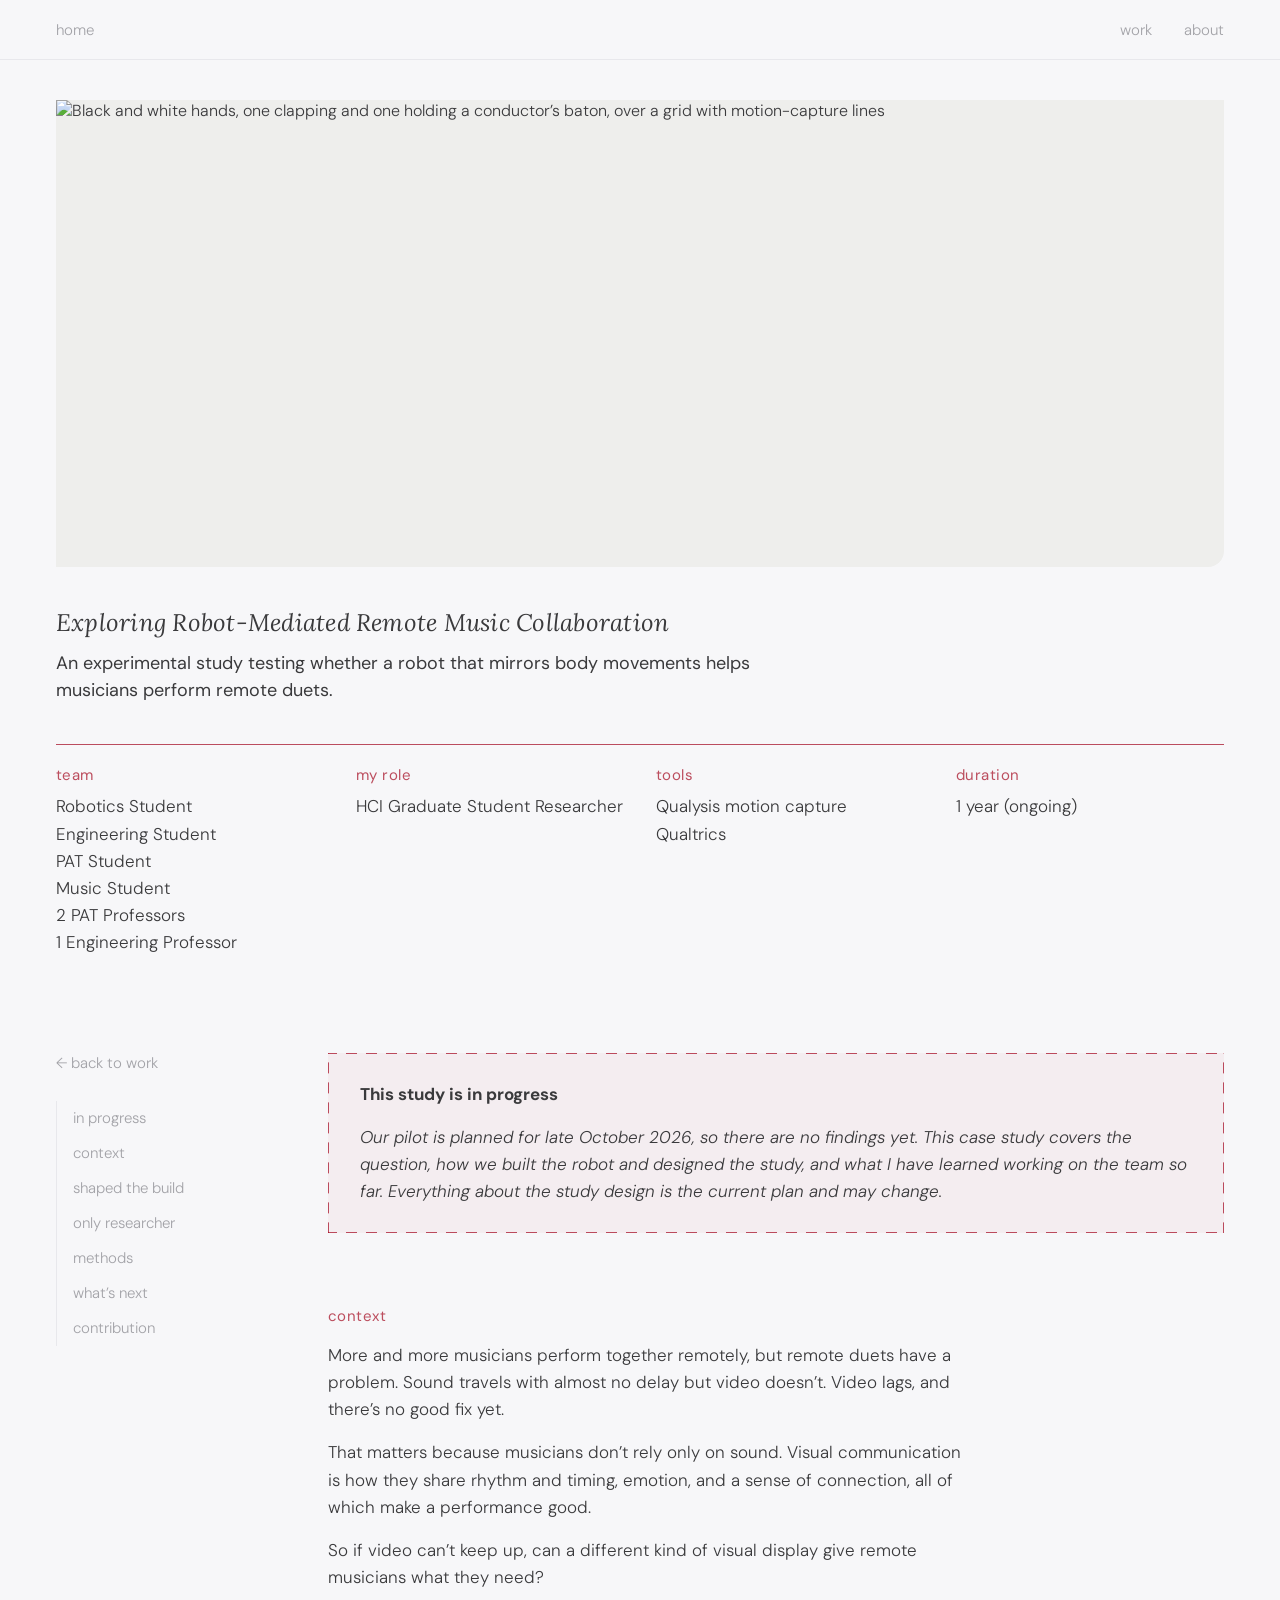
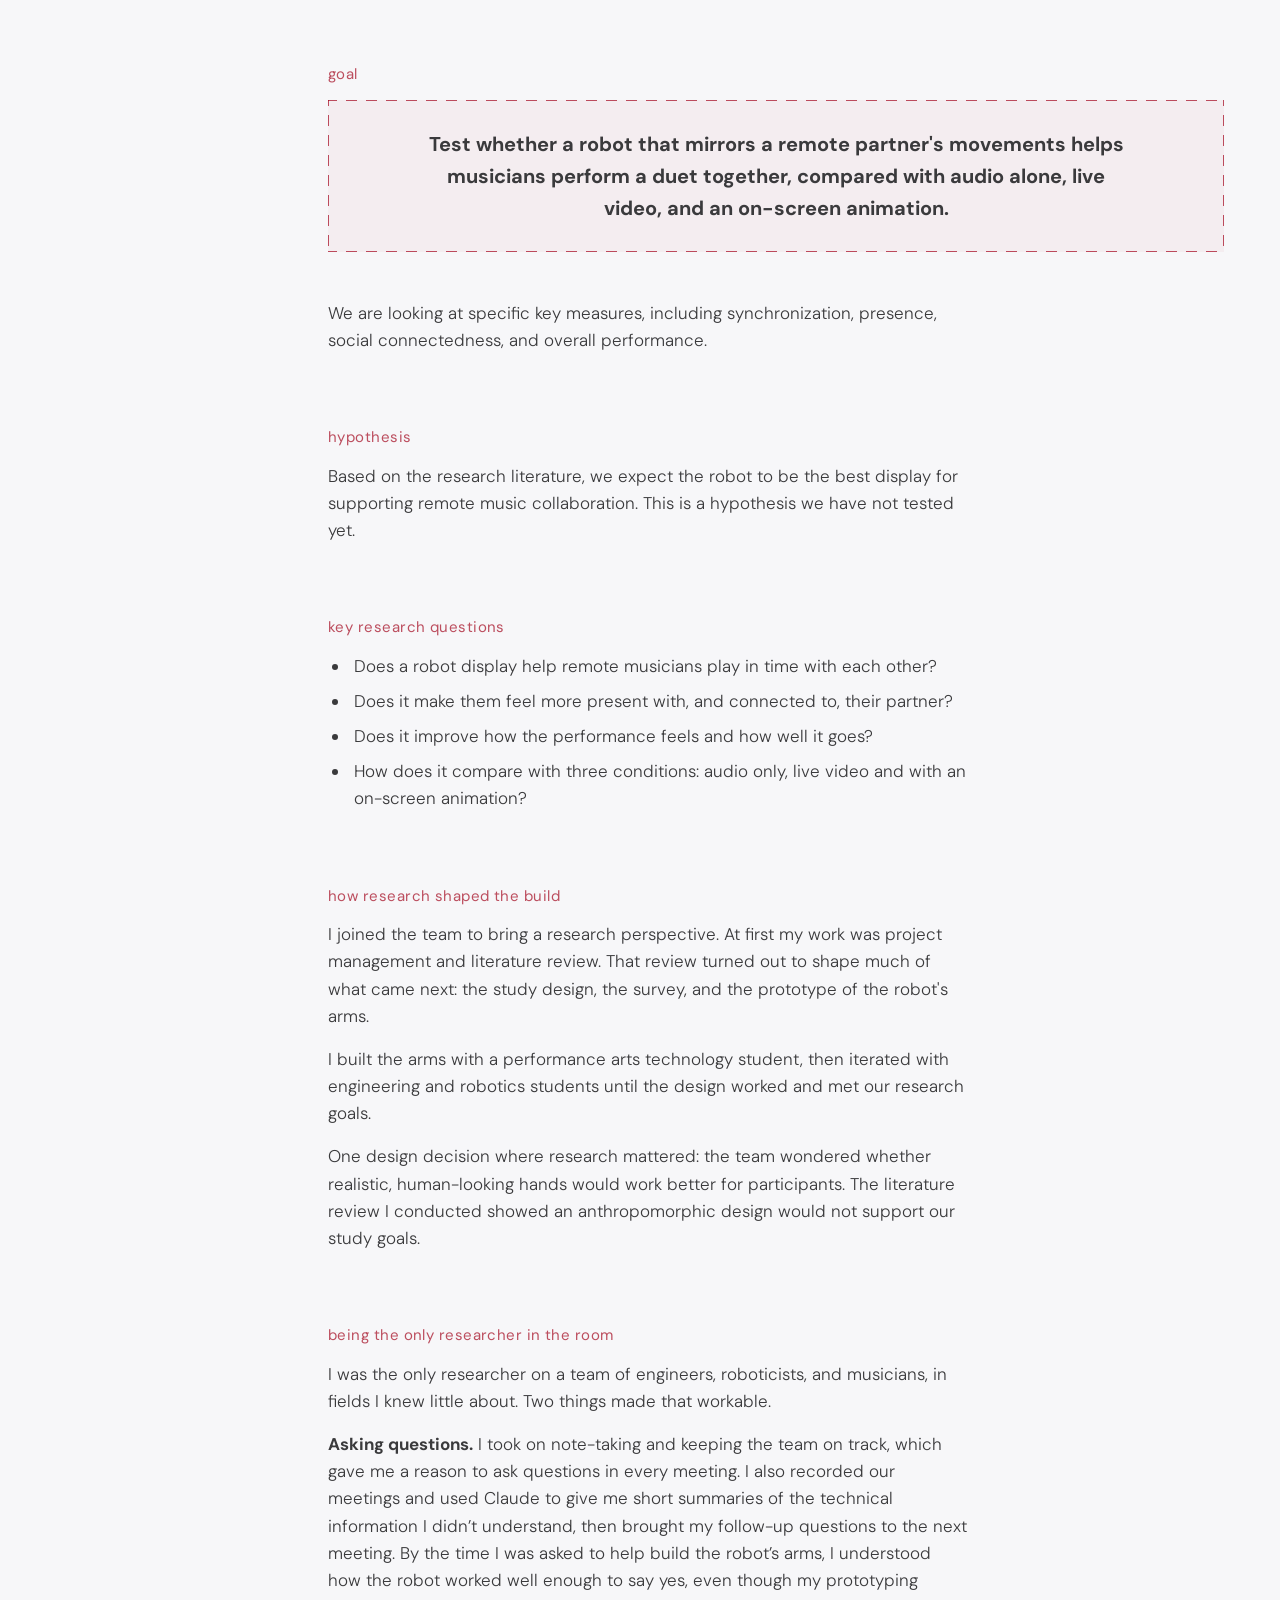
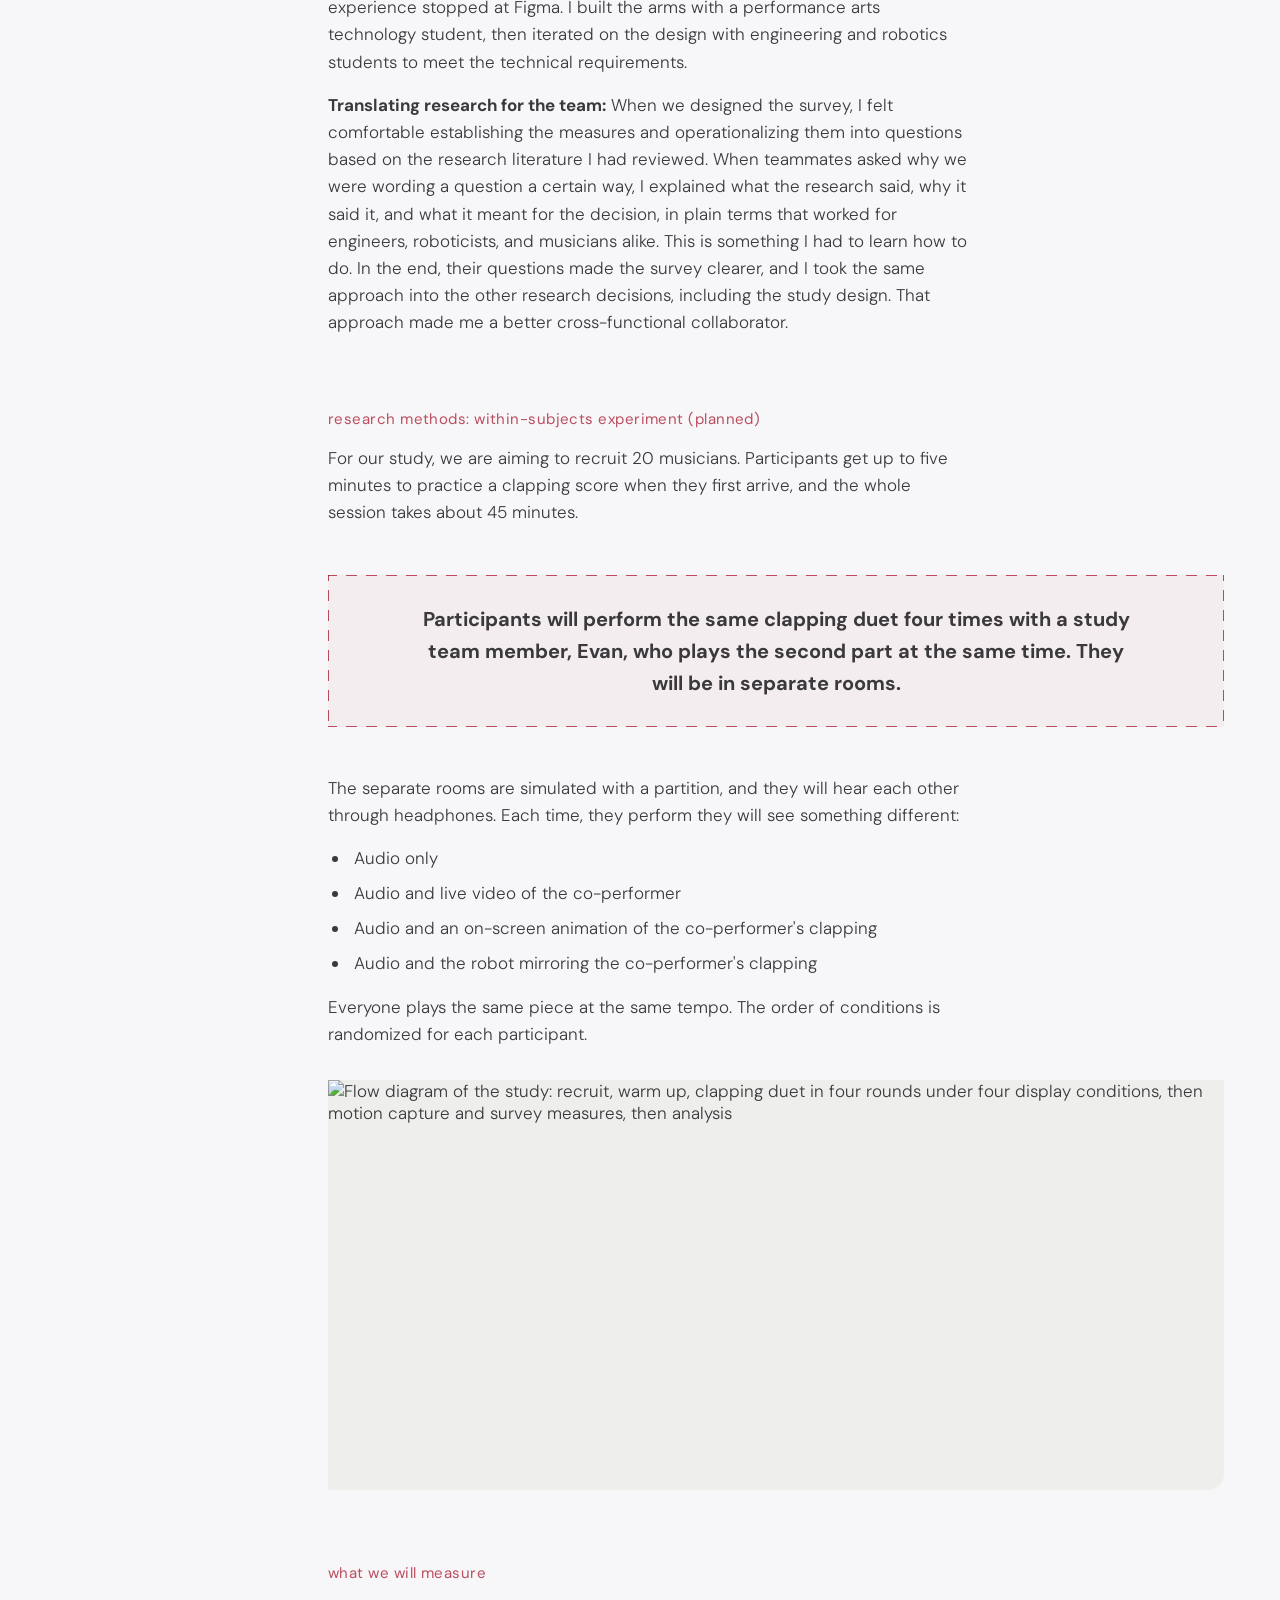
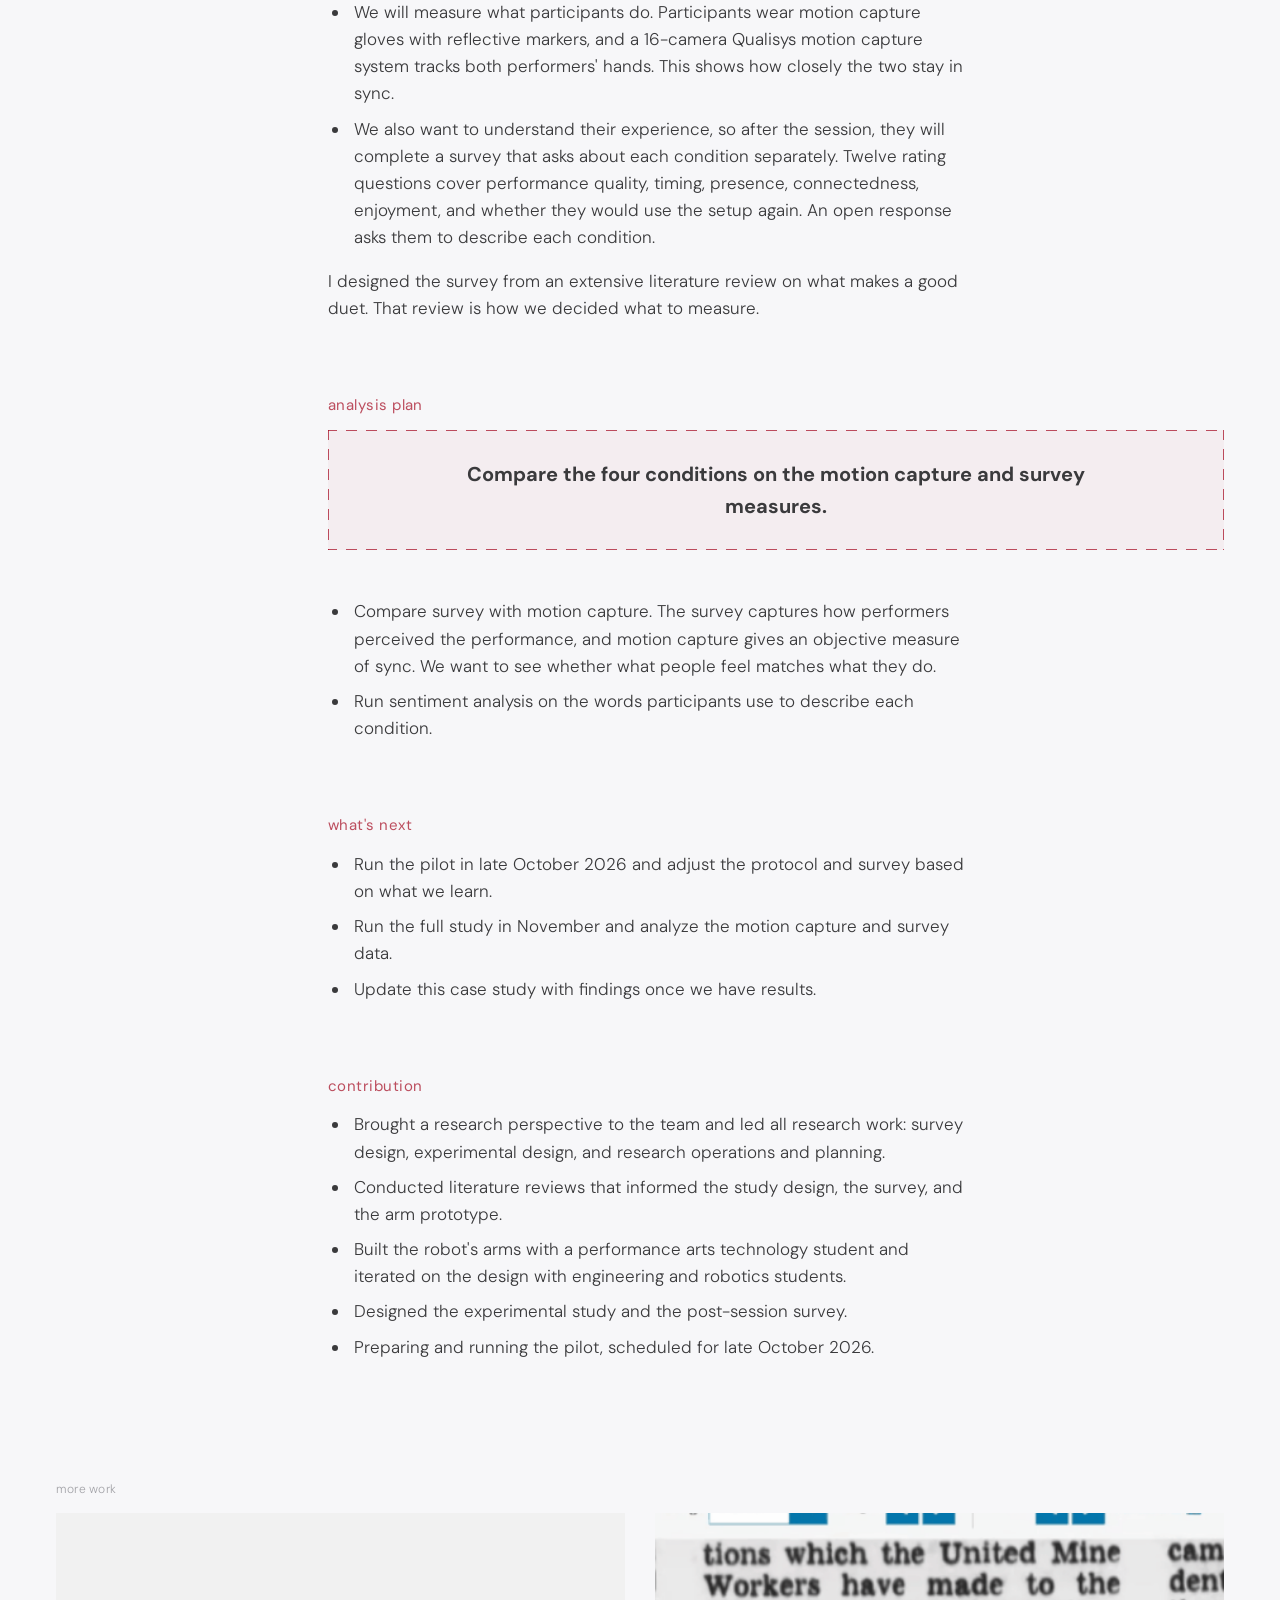
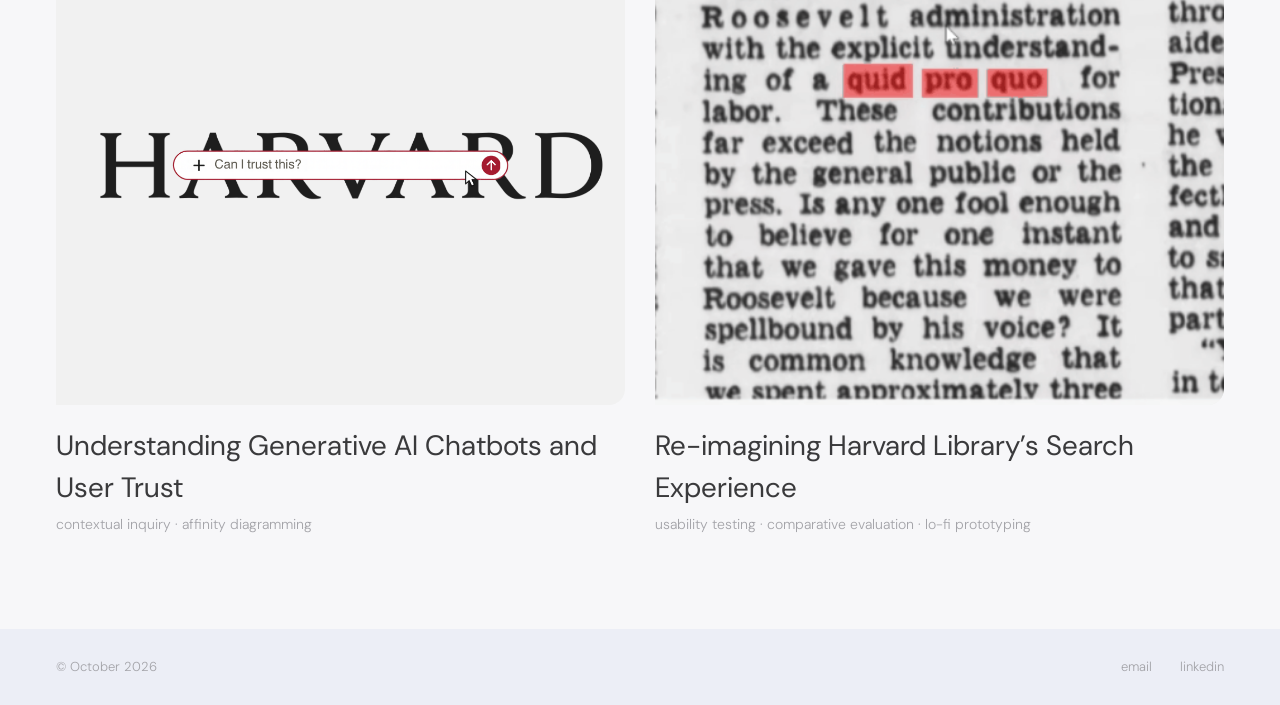
==== case-study-robot.html @ fd2d8333 "Add files via upload" ====
<!DOCTYPE html>
<html lang="en">
<head>
  <meta charset="UTF-8">
  <meta name="viewport" content="width=device-width, initial-scale=1">
  <title>Exploring Robot-Mediated Remote Music Collaboration · Kelly Ortega</title>
  <meta name="description" content="An experimental study testing whether a robot that mirrors body movements helps musicians perform remote duets.">
  <link rel="preconnect" href="https://fonts.googleapis.com">
  <link rel="preconnect" href="https://fonts.gstatic.com" crossorigin>
  <link href="https://fonts.googleapis.com/css2?family=DM+Sans:wght@300;400;500;700&family=Lora:ital,wght@0,400;1,400&display=swap" rel="stylesheet">
  <link rel="stylesheet" href="styles.css">
</head>
<body>

  <header class="nav">
    <a href="index.html" class="nav__home">home</a>
    <nav class="nav__links">
      <a href="index.html#work">work</a>
      <a href="about.html">about</a>
    </nav>
  </header>

  <main class="cs">

    <!-- ===== Title block ===== -->
    <section class="cs__hero">
      <figure class="cs__cover">
        <img src="images/robot-title.png" width="1920" height="768" alt="Black and white hands, one clapping and one holding a conductor’s baton, over a grid with motion-capture lines">
      </figure>

      <h1 class="cs__title">Exploring Robot-Mediated Remote Music Collaboration</h1>
      <p class="cs__question">An experimental study testing whether a robot that mirrors body movements helps musicians perform remote duets.</p>

      <dl class="cs__meta">
        <div class="meta__item">
          <dt>team</dt>
          <dd>Robotics Student<br>Engineering Student<br>PAT Student<br>Music Student<br>2 PAT Professors<br>1 Engineering Professor</dd>
        </div>
        <div class="meta__item">
          <dt>my role</dt>
          <dd>HCI Graduate Student Researcher</dd>
        </div>
        <div class="meta__item">
          <dt>tools</dt>
          <dd>Qualysis motion capture<br>Qualtrics</dd>
        </div>
        <div class="meta__item">
          <dt>duration</dt>
          <dd>1 year (ongoing)</dd>
        </div>
      </dl>
    </section>

    <!-- ===== Sticky nav + content ===== -->
    <div class="cs__layout">

      <nav class="toc" aria-label="On this page">
        <a class="toc__back" href="index.html#work">← back to work</a>
        <ul class="toc__list">
          <li><a href="#status">in progress</a></li>
          <li><a href="#context">context</a></li>
          <li><a href="#build">shaped the build</a></li>
          <li><a href="#researcher">only researcher</a></li>
          <li><a href="#methods">methods</a></li>
          <li><a href="#next">what’s next</a></li>
          <li><a href="#contribution">contribution</a></li>
        </ul>
      </nav>

      <div class="cs__content">

        <!-- this study is in progress -->
        <section class="cs__section" id="status">
          <div class="callout callout--red callout--tint callout--wide">
            <p class="cs__p"><strong>This study is in progress</strong></p>
            <p class="cs__p"><em>Our pilot is planned for late October 2026, so there are no findings yet. This case study covers the question, how we built the robot and designed the study, and what I have learned working on the team so far. Everything about the study design is the current plan and may change.</em></p>
          </div>

        </section>

        <!-- context -->
        <section class="cs__section" id="context">
          <p class="cs__eyebrow">context</p>
          <p class="cs__p">More and more musicians perform together remotely, but remote duets have a problem. Sound travels with almost no delay but video doesn’t. Video lags, and there’s no good fix yet.</p>
          <p class="cs__p">That matters because musicians don’t rely only on sound. Visual communication is how they share rhythm and timing, emotion, and a sense of connection, all of which make a performance good.</p>
          <p class="cs__p">So if video can’t keep up, can a different kind of visual display give remote musicians what they need?</p>

          <p class="cs__eyebrow cs__eyebrow--next">goal</p>
          <div class="callout callout--red callout--tint callout--center callout--wide callout--after-label">
            <p class="statement__text">Test whether a robot that mirrors a remote partner's movements helps musicians perform a duet together, compared with audio alone, live video, and an on-screen animation.</p>
          </div>
          <p class="cs__p">We are looking at specific key measures, including synchronization, presence, social connectedness, and overall performance.</p>

          <p class="cs__eyebrow cs__eyebrow--next">hypothesis</p>
          <p class="cs__p">Based on the research literature, we expect the robot to be the best display for supporting remote music collaboration. This is a hypothesis we have not tested yet.</p>

          <p class="cs__eyebrow cs__eyebrow--next">key research questions</p>
          <ul class="cs__list">
            <li>Does a robot display help remote musicians play in time with each other?</li>
            <li>Does it make them feel more present with, and connected to, their partner?</li>
            <li>Does it improve how the performance feels and how well it goes?</li>
            <li>How does it compare with three conditions: audio only, live video and with an on-screen animation?</li>
          </ul>
        </section>

        <!-- how research shaped the build -->
        <section class="cs__section" id="build">
          <p class="cs__eyebrow">how research shaped the build</p>
          <p class="cs__p">I joined the team to bring a research perspective. At first my work was project management and literature review. That review turned out to shape much of what came next: the study design, the survey, and the prototype of the robot's arms.</p>
          <p class="cs__p">I built the arms with a performance arts technology student, then iterated with engineering and robotics students until the design worked and met our research goals.</p>
          <p class="cs__p">One design decision where research mattered: the team wondered whether realistic, human-looking hands would work better for participants. The literature review I conducted showed an anthropomorphic design would not support our study goals.</p>
        </section>

        <!-- being the only researcher in the room -->
        <section class="cs__section" id="researcher">
          <p class="cs__eyebrow">being the only researcher in the room</p>
          <p class="cs__p">I was the only researcher on a team of engineers, roboticists, and musicians, in fields I knew little about. Two things made that workable.</p>
          <p class="cs__p"><strong>Asking questions.</strong> I took on note-taking and keeping the team on track, which gave me a reason to ask questions in every meeting. I also recorded our meetings and used Claude to give me short summaries of the technical information I didn’t understand, then brought my follow-up questions to the next meeting. By the time I was asked to help build the robot’s arms, I understood how the robot worked well enough to say yes, even though my prototyping experience stopped at Figma. I built the arms with a performance arts technology student, then iterated on the design with engineering and robotics students to meet the technical requirements.</p>
          <p class="cs__p"><strong>Translating research for the team:</strong> When we designed the survey, I felt comfortable establishing the measures and operationalizing them into questions based on the research literature I had reviewed. When teammates asked why we were wording a question a certain way, I explained what the research said, why it said it, and what it meant for the decision, in plain terms that worked for engineers, roboticists, and musicians alike. This is something I had to learn how to do. In the end, their questions made the survey clearer, and I took the same approach into the other research decisions, including the study design. That approach made me a better cross-functional collaborator.</p>
        </section>

        <!-- methods -->
        <section class="cs__section" id="methods">
          <p class="cs__eyebrow">research methods: within-subjects experiment (planned)</p>
          <p class="cs__p">For our study, we are aiming to recruit 20 musicians. Participants get up to five minutes to practice a clapping score when they first arrive, and the whole session takes about 45 minutes.</p>
          <div class="callout callout--red callout--tint callout--center callout--wide">
            <p class="statement__text">Participants will perform the same clapping duet four times with a study team member, Evan, who plays the second part at the same time. They will be in separate rooms.</p>
          </div>
          <p class="cs__p">The separate rooms are simulated with a partition, and they will hear each other through headphones. Each time, they perform they will see something different:</p>
          <ul class="cs__list">
            <li>Audio only</li>
            <li>Audio and live video of the co-performer</li>
            <li>Audio and an on-screen animation of the co-performer's clapping</li>
            <li>Audio and the robot mirroring the co-performer's clapping</li>
          </ul>
          <p class="cs__p">Everyone plays the same piece at the same tempo. The order of conditions is randomized for each participant.</p>

          <!-- FIGURE: study design flow diagram (no caption in write-up) -->
          <figure class="fig">
            <div class="fig__frame">
              <img src="images/robot-study-design.png" width="2048" height="938" loading="lazy" alt="Flow diagram of the study: recruit, warm up, clapping duet in four rounds under four display conditions, then motion capture and survey measures, then analysis">
            </div>
          </figure>

          <p class="cs__eyebrow cs__eyebrow--next">what we will measure</p>
          <ul class="cs__list">
            <li>We will measure what participants do. Participants wear motion capture gloves with reflective markers, and a 16-camera Qualisys motion capture system tracks both performers' hands. This shows how closely the two stay in sync.</li>
            <li>We also want to understand their experience, so after the session, they will complete a survey that asks about each condition separately. Twelve rating questions cover performance quality, timing, presence, connectedness, enjoyment, and whether they would use the setup again. An open response asks them to describe each condition.</li>
          </ul>
          <p class="cs__p">I designed the survey from an extensive literature review on what makes a good duet. That review is how we decided what to measure.</p>

          <p class="cs__eyebrow cs__eyebrow--next">analysis plan</p>
          <div class="callout callout--red callout--tint callout--center callout--wide callout--after-label">
            <p class="statement__text">Compare the four conditions on the motion capture and survey measures.</p>
          </div>
          <ul class="cs__list">
            <li>Compare survey with motion capture. The survey captures how performers perceived the performance, and motion capture gives an objective measure of sync. We want to see whether what people feel matches what they do.</li>
            <li>Run sentiment analysis on the words participants use to describe each condition.</li>
          </ul>
        </section>

        <!-- what's next -->
        <section class="cs__section" id="next">
          <p class="cs__eyebrow">what's next</p>
          <ul class="cs__list">
            <li>Run the pilot in late October 2026 and adjust the protocol and survey based on what we learn.</li>
            <li>Run the full study in November and analyze the motion capture and survey data.</li>
            <li>Update this case study with findings once we have results.</li>
          </ul>
        </section>

        <!-- contribution -->
        <section class="cs__section" id="contribution">
          <p class="cs__eyebrow">contribution</p>
          <ul class="cs__list">
            <li>Brought a research perspective to the team and led all research work: survey design, experimental design, and research operations and planning.</li>
            <li>Conducted literature reviews that informed the study design, the survey, and the arm prototype.</li>
            <li>Built the robot's arms with a performance arts technology student and iterated on the design with engineering and robotics students.</li>
            <li>Designed the experimental study and the post-session survey.</li>
            <li>Preparing and running the pilot, scheduled for late October 2026.</li>
          </ul>
        </section>

      </div>
    </div>

    <!-- ===== More work ===== -->
    <section class="more">
      <p class="work__label">more work</p>
      <div class="work__grid">

        <a class="card" href="case-study-trust.html">
          <div class="card__image">
            <img src="ai-chatbot-trust.png" width="1080" height="1080" loading="lazy" alt="A chat box reading “Can I trust this?” placed over the Harvard wordmark">
            <div class="card__pills"><span class="pill">Harvard Library</span></div>
          </div>
          <h2 class="card__title">Understanding Generative AI Chatbots and User Trust</h2>
          <p class="card__tags">contextual inquiry · affinity diagramming</p>
        </a>

        <a class="card" href="case-study-search.html">
          <div class="card__image">
            <img src="harvard-library-search.gif" width="450" height="450" loading="lazy" alt="Animated view of a digitized newspaper page in the Library of Congress image viewer">
            <div class="card__pills"><span class="pill">Harvard Library</span></div>
          </div>
          <h2 class="card__title">Re-imagining Harvard Library’s Search Experience</h2>
          <p class="card__tags">usability testing · comparative evaluation · lo-fi prototyping</p>
        </a>

      </div>
    </section>
  </main>

  <footer class="footer">
    <p class="footer__copy">© October 2026</p>
    <nav class="footer__links">
      <a href="mailto:kortega@umich.edu">email</a>
      <a href="https://www.linkedin.com/in/ortegakelly" target="_blank" rel="noopener">linkedin</a>
    </nav>
  </footer>

  <script>
    /* Sticky nav: highlight the section currently in view */
    (function () {
      var toc = document.querySelector('.toc');
      if (!toc) return;
      var links = Array.prototype.slice.call(toc.querySelectorAll('.toc__list a[href^="#"]'));
      var items = links.map(function (a) {
        return { link: a, section: document.getElementById(a.getAttribute('href').slice(1)) };
      }).filter(function (i) { return i.section; });
      var mobile = window.matchMedia('(max-width: 800px)');
      var current = null, ticking = false;

      function setActive(item) {
        if (item === current) return;
        current = item;
        links.forEach(function (a) { a.removeAttribute('aria-current'); });
        if (!item) return;
        item.link.setAttribute('aria-current', 'true');
        /* On phones the nav is a sideways strip: keep the active item in view */
        if (mobile.matches) {
          var left = item.link.offsetLeft - (toc.clientWidth - item.link.offsetWidth) / 2;
          toc.scrollTo({ left: left, behavior: 'smooth' });
        }
      }

      function update() {
        ticking = false;
        var line = window.innerHeight * 0.35;
        var active = null;
        items.forEach(function (i) {
          if (i.section.getBoundingClientRect().top <= line) active = i;
        });
        setActive(active);
      }

      function onScroll() {
        if (!ticking) { ticking = true; window.requestAnimationFrame(update); }
      }

      window.addEventListener('scroll', onScroll, { passive: true });
      window.addEventListener('resize', onScroll);
      update();
    })();
  </script>

</body>
</html>
---- styles.css ----
:root {
  --bg: #f7f7f9;
  --text: #3a3a3c;
  --text-soft: #6b6b70;
  --text-faint: #a3a3a8;
  --line: #e8e8ec;
  --placeholder: #eeeeec;
  --footer-bg: #eceef6;
  --gutter: 56px;
  --serif: "Lora", Georgia, serif;
  --sans: "DM Sans", system-ui, -apple-system, "Segoe UI", sans-serif;
}

*,
*::before,
*::after { box-sizing: border-box; }

html { scroll-behavior: smooth; }

body {
  margin: 0;
  background: var(--bg);
  color: var(--text);
  font-family: var(--sans);
  font-weight: 300;
  -webkit-font-smoothing: antialiased;
  display: flex;
  flex-direction: column;
  min-height: 100vh;
}

main { flex: 1; }

a { color: inherit; text-decoration: none; }

/* ---------- Nav ---------- */
.nav {
  display: flex;
  justify-content: space-between;
  align-items: center;
  height: 60px;
  padding: 0 var(--gutter);
  border-bottom: 1px solid var(--line);
  font-size: 15px;
  color: var(--text-faint);
}

.nav__links { display: flex; gap: 32px; }

.nav a { transition: color 0.2s ease; }
.nav a:hover { color: var(--text); }

/* ---------- Hero ---------- */
.hero { padding: 76px var(--gutter) 0; }

.hero__name {
  margin: 0;
  font-family: var(--serif);
  font-style: italic;
  font-weight: 400;
  font-size: clamp(56px, 9vw, 92px);
  line-height: 1.1;
  letter-spacing: 0.01em;
  color: var(--text);
}

.hero__tagline {
  margin: 14px 0 0;
  font-size: clamp(18px, 2.2vw, 22px);
  font-weight: 400;
  color: var(--text);
}

.hero__role {
  margin: 14px 0 0;
  font-size: 16px;
  letter-spacing: 0.02em;
  color: var(--text-soft);
}

/* ---------- Featured work ---------- */
.work { padding: 88px var(--gutter) 96px; }

.work__label {
  margin: 0 0 16px;
  font-size: 12px;
  letter-spacing: 0.02em;
  color: var(--text-faint);
}

.work__grid {
  display: grid;
  grid-template-columns: repeat(2, minmax(0, 1fr));
  column-gap: 30px;
  row-gap: 72px;
  align-items: start;
}

.card { display: block; }

.card { outline: none; }

.card__image {
  position: relative;
  aspect-ratio: 570 / 493;
  background: var(--placeholder);
  border-radius: 0 0 16px 0;
  overflow: hidden;
  /* Hover frame: transparent until hovered, then a thin dashed blue line sits just outside the image */
  outline: 1px dashed transparent;
  outline-offset: 7px;
  transition: border-radius 0.3s ease, outline-color 0.3s ease;
}

.card__image img {
  display: block;
  width: 100%;
  height: 100%;
  object-fit: cover;
}

.card:hover .card__image,
.card:focus-visible .card__image {
  border-radius: 18px;
  outline-color: #4f86d6;
}

/* Pill that slides up over the bottom-left of the image on hover */
.card__pills {
  position: absolute;
  left: 12px;
  right: 12px;
  bottom: 12px;
  display: flex;
  flex-wrap: wrap;
  gap: 12px;
  opacity: 0;
  transform: translateY(8px);
  transition: opacity 0.3s ease, transform 0.3s ease;
  pointer-events: none;
}

.pill {
  padding: 14px 18px;
  border-radius: 18px;
  background: var(--bg);
  color: var(--text-soft);
  font-size: 16px;
  font-weight: 400;
  line-height: 1.2;
}

.card:hover .card__pills,
.card:focus-visible .card__pills {
  opacity: 1;
  transform: none;
}

/* Phones and tablets have no hover, so show the pills all the time */
@media (hover: none) {
  .card__pills { opacity: 1; transform: none; }
}

.card__title {
  margin: 20px 0 0;
  font-size: clamp(22px, 2.4vw, 28px);
  font-weight: 400;
  line-height: 1.5;
  color: var(--text);
}

.card__tags {
  margin: 6px 0 0;
  font-size: 14px;
  color: var(--text-faint);
}

.card__desc {
  margin: 12px 0 0;
  font-size: 18px;
  line-height: 1.55;
  color: var(--text-soft);
}

/* ---------- Footer ---------- */
.footer {
  display: flex;
  justify-content: space-between;
  align-items: center;
  height: 76px;
  padding: 0 var(--gutter);
  background: var(--footer-bg);
  font-size: 13px;
  color: var(--text-faint);
}

.footer__copy { margin: 0; }
.footer__links { display: flex; gap: 28px; }
.footer a { transition: color 0.2s ease; }
.footer a:hover { color: var(--text); }

/* ---------- About page ---------- */
.nav a[aria-current="page"] { color: var(--text); }

.about {
  --about-text: 17px;   /* body copy */
  --about-gap: 132px;                          /* space above and below the contact box */
  padding: 67px var(--gutter) 120px;
}

/* Small section labels: "about", "me, as a researcher", "me, as a human" */
.about__label {
  margin: 0 0 18px;
  font-size: 15px;
  font-weight: 400;
  line-height: 1.5;
  letter-spacing: 0.03em;
  color: #4f86d6;   /* same blue as the hover frames on the photos */
}

/* Body copy */
.about__p {
  margin: 0;
  font-size: var(--about-text);
  line-height: 1.57;
  color: var(--text);
}

.about strong { font-weight: 700; }

/* Intro + portrait */
.about__top {
  display: grid;
  grid-template-columns: minmax(0, 1fr) clamp(300px, 30.9vw, 395px);
  column-gap: 72px;
  align-items: stretch;   /* photo stretches to the height of the text column */
}

.about__intro .about__p + .about__p { margin-top: 28px; }

.about__portrait {
  position: relative;
  margin: 10px 0 8px;   /* top lines up with the first line of text; bottom sits on the baseline of the last line */
  background: #d6e4f0;
  border-radius: 0 0 16px 0;
  overflow: hidden;
}

.about__portrait img {
  position: absolute;
  inset: 0;
  display: block;
  width: 100%;
  height: 100%;
  object-fit: cover;
  object-position: 50% 40%;
}

/* me, as a researcher */
.about__researcher { margin-top: calc(var(--about-gap) + 1px); }   /* same visible space as above "me, as a human" */
.about__lead { max-width: 600px; }

.about__traits {
  display: grid;
  grid-template-columns: repeat(3, minmax(0, 1fr));
  column-gap: 56px;
  margin-top: 52px;
}

.trait__title {
  margin: 0 0 18px;
  font-size: 16px;
  font-weight: 700;
  line-height: 1.5;
  letter-spacing: 0.02em;
  color: var(--text);
}

/* Dashed contact box: 11px dashes, 9px gaps, 1px line */
.cta {
  --dash: #7aaabf;
  margin-top: var(--about-gap);
  padding: 54px 40px 58px;
  text-align: center;
  background:
    linear-gradient(90deg, var(--dash) 55%, transparent 0) top    / 20px 1px repeat-x,
    linear-gradient(90deg, var(--dash) 55%, transparent 0) bottom / 20px 1px repeat-x,
    linear-gradient(0deg,  var(--dash) 55%, transparent 0) left   / 1px 20px repeat-y,
    linear-gradient(0deg,  var(--dash) 55%, transparent 0) right  / 1px 20px repeat-y;
}

.cta__title {
  margin: 0;
  font-family: var(--serif);
  font-weight: 400;
  font-size: clamp(24px, 2.18vw, 28px);
  line-height: 1.2;
  color: var(--text);
}

.cta__text {
  margin: 36px 0 0;
  font-size: var(--about-text);
  font-weight: 400;
  line-height: 1.57;
  color: var(--text);
}

.cta__text a {
  text-decoration: underline;
  text-underline-offset: 3px;
  text-decoration-thickness: 1px;
  transition: color 0.2s ease;
}

.cta__text a:hover { color: var(--text-soft); }

/* me, as a human */
.about__human { margin-top: calc(var(--about-gap) + 4px); }
.about__human .about__p { max-width: 910px; }

.about__gallery {
  display: grid;
  grid-template-columns: repeat(4, minmax(0, 1fr));
  column-gap: 30px;
  row-gap: 30px;
  margin: 73px 0 0;
  padding: 0;
  list-style: none;
}

/* Photo with a caption pill that slides up on hover (same behaviour as the home page cards) */
.photo { position: relative; margin: 0; outline: none; }

.photo__frame {
  aspect-ratio: 1 / 1;
  background: var(--placeholder);
  border-radius: 0 0 16px 0;
  overflow: hidden;
  outline: 1px dashed transparent;
  outline-offset: 7px;
  transition: border-radius 0.3s ease, outline-color 0.3s ease;
}

.photo__frame img {
  display: block;
  width: 100%;
  height: 100%;
  object-fit: cover;
}

.photo:hover .photo__frame,
.photo:focus-visible .photo__frame {
  border-radius: 18px;
  outline-color: #4f86d6;
}

.photo__pill {
  position: absolute;
  left: 12px;
  bottom: 12px;
  max-width: calc(100% - 24px);
  padding: 10px 14px;
  border-radius: 16px;
  background: var(--bg);
  color: var(--text-soft);
  font-size: 14px;
  font-weight: 400;
  line-height: 1.4;
  opacity: 0;
  transform: translateY(8px);
  transition: opacity 0.3s ease, transform 0.3s ease;
  pointer-events: none;
}

.photo:hover .photo__pill,
.photo:focus-visible .photo__pill {
  opacity: 1;
  transform: none;
}

/* Touch screens have no hover, so the caption sits under the photo as plain text */
@media (hover: none) {
  .photo__pill {
    position: static;
    max-width: none;
    margin-top: 10px;
    padding: 0;
    border-radius: 0;
    background: none;
    opacity: 1;
    transform: none;
    pointer-events: auto;
  }
}

/* ---------- Responsive ---------- */
/* Tablets and small laptops: stack the photo above the intro so it never gets squeezed into a tall, narrow crop */
@media (max-width: 1100px) {
  .about__top { grid-template-columns: 1fr; row-gap: 32px; }
  .about__portrait { order: -1; margin: 0; aspect-ratio: 477 / 441; max-width: 477px; }
}

@media (max-width: 800px) {
  :root { --gutter: 24px; }

  .about { --about-gap: 80px; padding-top: 48px; padding-bottom: 80px; }
  .about__top { grid-template-columns: 1fr; row-gap: 32px; }
  .about__portrait { order: -1; margin: 0; aspect-ratio: 477 / 441; }
  .about__intro { max-width: none; }
  .about__intro .about__p + .about__p { margin-top: 28px; }
  .about__researcher { margin-top: 48px; }
  .about__traits { grid-template-columns: 1fr; row-gap: 32px; margin-top: 40px; }
  .cta { padding: 40px 24px; }
  .about__gallery { grid-template-columns: repeat(2, minmax(0, 1fr)); column-gap: 16px; row-gap: 28px; margin-top: 48px; }

  /* Footer: let the links wrap under the copyright instead of crushing together */
  .footer {
    flex-wrap: wrap;
    height: auto;
    min-height: 76px;
    padding-top: 20px;
    padding-bottom: 20px;
    row-gap: 12px;
  }
  .footer__copy { white-space: nowrap; }
  .footer__links { flex-wrap: wrap; gap: 8px 20px; }

  .hero { padding-top: 56px; }
  .work { padding-top: 64px; }

  .work__grid {
    grid-template-columns: 1fr;
    row-gap: 64px;
  }

  .card__desc { font-size: 17px; }
}

/* =====================================================================
   Case study pages
   Tokens: --nav-width, --measure, --gap, --red
   ===================================================================== */

html { scroll-padding-top: 96px; }

@media (prefers-reduced-motion: reduce) {
  html { scroll-behavior: auto; }
}

.cs {
  --nav-width: 200px;
  --measure: 640px;
  --gap: 72px;
  --red: #A3051DB3;
  --cs-text: 17px;
}

/* ---------- Title block ---------- */
.cs__hero { padding: 40px var(--gutter) 0; }

.cs__cover {
  margin: 0;
  aspect-ratio: 1080 / 432;
  background: var(--placeholder);
  border-radius: 0 0 16px 0;
  overflow: hidden;
}

.cs__cover img {
  display: block;
  width: 100%;
  height: 100%;
  object-fit: cover;
}

.cs__title {
  margin: 40px 0 0;
  font-family: var(--serif);
  font-style: italic;
  font-weight: 400;
  font-size: 24px;
  line-height: 1.3;
  letter-spacing: 0.01em;
  color: var(--text);
  max-width: 900px;
}

.cs__question {
  margin: 12px 0 0;
  max-width: 760px;
  font-size: 18px;
  font-weight: 400;
  line-height: 1.5;
  color: var(--text);
}

.cs__meta {
  display: grid;
  grid-template-columns: repeat(4, minmax(0, 1fr));
  column-gap: 32px;
  margin: 40px 0 0;
  padding: 20px 0 0;
  border-top: 1px solid var(--red);
}

.cs__meta dt {
  margin: 0 0 8px;
  font-size: 15px;
  font-weight: 400;
  letter-spacing: 0.03em;
  color: var(--red);
}

.cs__meta dd {
  margin: 0;
  font-size: 17px;
  line-height: 1.6;
  color: var(--text);
}

.cs__meta .meta__item { min-width: 0; }

/* ---------- Two-column layout ---------- */
.cs__layout {
  display: grid;
  grid-template-columns: var(--nav-width) minmax(0, 1fr);
  column-gap: 72px;
  align-items: start;
  padding: 96px var(--gutter) 120px;
}

/* ---------- Sticky side nav ---------- */
.toc {
  position: sticky;
  top: 96px;
  align-self: start;
  font-size: 15px;
}

.toc__back {
  display: inline-block;
  margin-bottom: 28px;
  color: var(--text-faint);
  transition: color 0.2s ease;
}

.toc__back:hover { color: var(--text); }

.toc__list {
  margin: 0;
  padding: 0;
  list-style: none;
}

.toc__list a {
  display: block;
  padding: 7px 0 7px 16px;
  border-left: 1px solid var(--line);
  line-height: 1.4;
  color: var(--text-faint);
  transition: color 0.2s ease, border-color 0.2s ease;
}

.toc__list a:hover { color: var(--text); }

.toc__list a[aria-current="true"] {
  color: var(--text);
  border-left-color: var(--text);
}

/* ---------- Sections ---------- */
.cs__content { min-width: 0; font-size: var(--cs-text); }

.cs__section { scroll-margin-top: 96px; }
.cs__section + .cs__section { margin-top: var(--gap); }

/* Small red headers: context, goal, methods, insight 01, recommendation 01 ... */
.cs__eyebrow,
.block__label {
  margin: 0 0 14px;
  font-size: 15px;
  font-weight: 400;
  line-height: 1.5;
  letter-spacing: 0.03em;
  color: var(--red);
}

.cs__eyebrow--next { margin-top: var(--gap); }

.cs__p,
.cs__list {
  max-width: var(--measure);
  font-size: var(--cs-text);
  line-height: 1.6;
  color: var(--text);
}

.cs__p { margin: 0; }
.cs__p + .cs__p { margin-top: 16px; }
.cs__p strong,
.cs__list strong { font-weight: 700; }

.cs__list {
  margin: 0;
  padding-left: 1.3em;
}

.cs__list li { margin-top: 8px; padding-left: 4px; }
.cs__list li:first-child { margin-top: 0; }
.cs__list ul { margin: 8px 0 0; padding-left: 1.3em; }

/* A paragraph or list that follows another block */
.cs__p + .cs__list,
.cs__list + .cs__p,
.cs__list + .cs__list { margin-top: 16px; }

/* ---------- Insight and recommendation blocks ---------- */
.block {
  margin-top: var(--gap);
  padding-top: 24px;
  border-top: 1px solid var(--red);
}

.cs__p + .block { margin-top: var(--gap); }

/* The only large text on the page: each insight and each recommendation */
.block__title {
  margin: 0 0 20px;
  max-width: 720px;
  font-size: 24px;
  font-weight: 700;
  line-height: 1.4;
  color: var(--text);
}

.block > .cs__p,
.block > .cs__list { margin-top: 0; }
.block > .cs__list + .cs__p,
.block > .cs__p + .cs__list,
.block > .cs__list + .cs__list,
.block > .cs__p + .cs__p { margin-top: 16px; }

.quote {
  max-width: var(--measure);
  margin: 24px 0 0;
  padding-left: 20px;
  border-left: 1px solid var(--text-faint);
  font-family: var(--serif);
  font-style: italic;
  font-size: 17px;
  line-height: 1.6;
  color: var(--text);
}

.quote p { margin: 0; }

/* ---------- Callout (same dashed box as "Let's work together") ---------- */
.callout {
  --dash: #7aaabf;
  max-width: 760px;
  padding: 40px 40px 44px;
  background:
    linear-gradient(90deg, var(--dash) 55%, transparent 0) top    / 20px 1px repeat-x,
    linear-gradient(90deg, var(--dash) 55%, transparent 0) bottom / 20px 1px repeat-x,
    linear-gradient(0deg,  var(--dash) 55%, transparent 0) left   / 1px 20px repeat-y,
    linear-gradient(0deg,  var(--dash) 55%, transparent 0) right  / 1px 20px repeat-y;
}

.callout .cs__p { max-width: none; }

/* ---------- Figures ---------- */
.fig { margin: 32px 0 0; }

.fig__frame {
  background: var(--placeholder);
  border-radius: 0 0 16px 0;
  overflow: hidden;
}

.fig__frame img {
  display: block;
  width: 100%;
  height: auto;
}

/* ---------- More work ---------- */
.more { padding: 0 var(--gutter) 96px; }

/* ---------- Responsive ---------- */
@media (max-width: 1000px) {
  .cs { --nav-width: 160px; }
  .cs__layout { column-gap: 40px; }
}

@media (max-width: 800px) {
  .cs { --gap: 48px; }

  html { scroll-padding-top: 72px; }
  .cs__section { scroll-margin-top: 72px; }

  .cs__hero { padding-top: 24px; }
  .cs__title { margin-top: 28px; }
  .cs__meta { grid-template-columns: repeat(2, minmax(0, 1fr)); row-gap: 24px; margin-top: 32px; }

  .cs__layout {
    grid-template-columns: minmax(0, 1fr);
    padding-top: 0;
    padding-bottom: 80px;
  }

  /* Nav turns into a strip pinned to the top of the screen */
  .toc {
    top: 0;
    z-index: 5;
    margin: 0 calc(var(--gutter) * -1) 48px;
    padding: 0 var(--gutter);
    background: var(--bg);
    border-bottom: 1px solid var(--line);
    overflow-x: auto;
    scrollbar-width: none;
  }
  .toc::-webkit-scrollbar { display: none; }

  .toc__back { display: none; }

  .toc__list { display: flex; gap: 24px; white-space: nowrap; }

  .toc__list a {
    padding: 16px 0 14px;
    border-left: 0;
    border-bottom: 2px solid transparent;
  }

  .toc__list a[aria-current="true"] { border-bottom-color: var(--text); }

  .callout { padding: 28px 22px 32px; }
  .more { padding-bottom: 72px; }
}

.block--first { margin-top: 0; }
.cs__eyebrow + .block { margin-top: 0; }

/* Red line closing the insights, same rule as above each insight */
.cs__section--ruled {
  padding-top: 24px;
  border-top: 1px solid var(--red);
}

/* Bold headings that follow the last insight/recommendation block */
.cs__p--after-block { margin-top: var(--gap); }

/* Two images side by side in one figure */
.fig--pair { display: grid; grid-template-columns: repeat(2, minmax(0, 1fr)); gap: 24px; align-items: start; }
@media (max-width: 800px) { .fig--pair { grid-template-columns: minmax(0, 1fr); } }

/* Smaller figures */
.fig--xs { max-width: 360px; }
.fig--sm { max-width: 480px; }
.fig--md { max-width: 560px; }

/* Figure after a caption line, caption after a figure */
.fig + .cs__p { margin-top: 16px; }

/* Text beside a small figure */
.split { display: grid; grid-template-columns: minmax(0, 1fr) 300px; column-gap: 48px; align-items: start; }
.split__text { min-width: 0; }
.split .fig { margin-top: 0; }
@media (max-width: 800px) {
  .split { grid-template-columns: minmax(0, 1fr); row-gap: 32px; }
  .split .fig { max-width: 360px; }
}

/* Dashed box in the page's red (decision) */
.callout--red { --dash: var(--red); }

/* Captions and spacing for the end wireframes */
.block + .fig { margin-top: var(--gap); }
.fig--spaced { margin-top: var(--gap); }

/* Highlighted definition (context) */
.cs { --tint: #A3051D0A; --highlight: #FFDD55; }
.statement__text {
  max-width: 560px;
  margin: 0 auto;
  font-size: 20px;
  font-weight: 700;
  line-height: 1.6;
  color: var(--text);
}
.statement__text mark {
  padding: 2px 4px;
  background: var(--highlight);
  color: inherit;
  -webkit-box-decoration-break: clone;
  box-decoration-break: clone;
}
@media (max-width: 800px) { .statement { padding: 28px 24px; margin: 32px 0; } }

/* Bold question line */
.cs__p--lead { font-size: 20px; font-weight: 700; }

/* Light red fill inside the red dashed box */
.callout--tint { background-color: var(--tint); }

/* One shared box style: light red fill, red dashed border, full content width */
.callout.callout--red { max-width: none; padding: 32px 48px; }
.callout--center { margin: 48px 0; text-align: center; }
.callout--center .statement__text { max-width: 560px; margin: 0 auto; }
.fig--xs, .fig--sm, .fig--md { max-width: none; }
@media (max-width: 800px) {
  .callout.callout--red { padding: 24px 22px; }
  .callout--center { margin: 32px 0; }
}

.callout .cs__list { max-width: var(--measure); }

/* A recommendation sits right under its insight, with no red line between them */
.block.block--pair { border-top: 0; padding-top: 0; margin-top: 40px; }

/* Label sits 14px above a centered statement box (spec: label to content = 14px) */
.callout--center.callout--after-label { margin-top: 0; }

/* Robot page red boxes: less padding, wider statement text, still centered */
@media (min-width: 801px) {
  .callout.callout--red.callout--wide { padding: 28px 32px; }
}
.callout--wide .statement__text { max-width: 720px; }

/* ---------- Max page width: on very wide screens, keep the page centered ---------- */
/* Header and footer stay full width. 1280px includes the 56px side margins. */
.hero,
.work,
.about,
.cs__hero,
.cs__layout,
.more {
  width: 100%;
  max-width: 1280px;
  margin-left: auto;
  margin-right: auto;
}

/* Nav and footer: keep their bars full width, but line the content up with the centered page column */
.nav,
.footer {
  padding-left: max(var(--gutter), calc((100% - 1280px) / 2 + var(--gutter)));
  padding-right: max(var(--gutter), calc((100% - 1280px) / 2 + var(--gutter)));
}
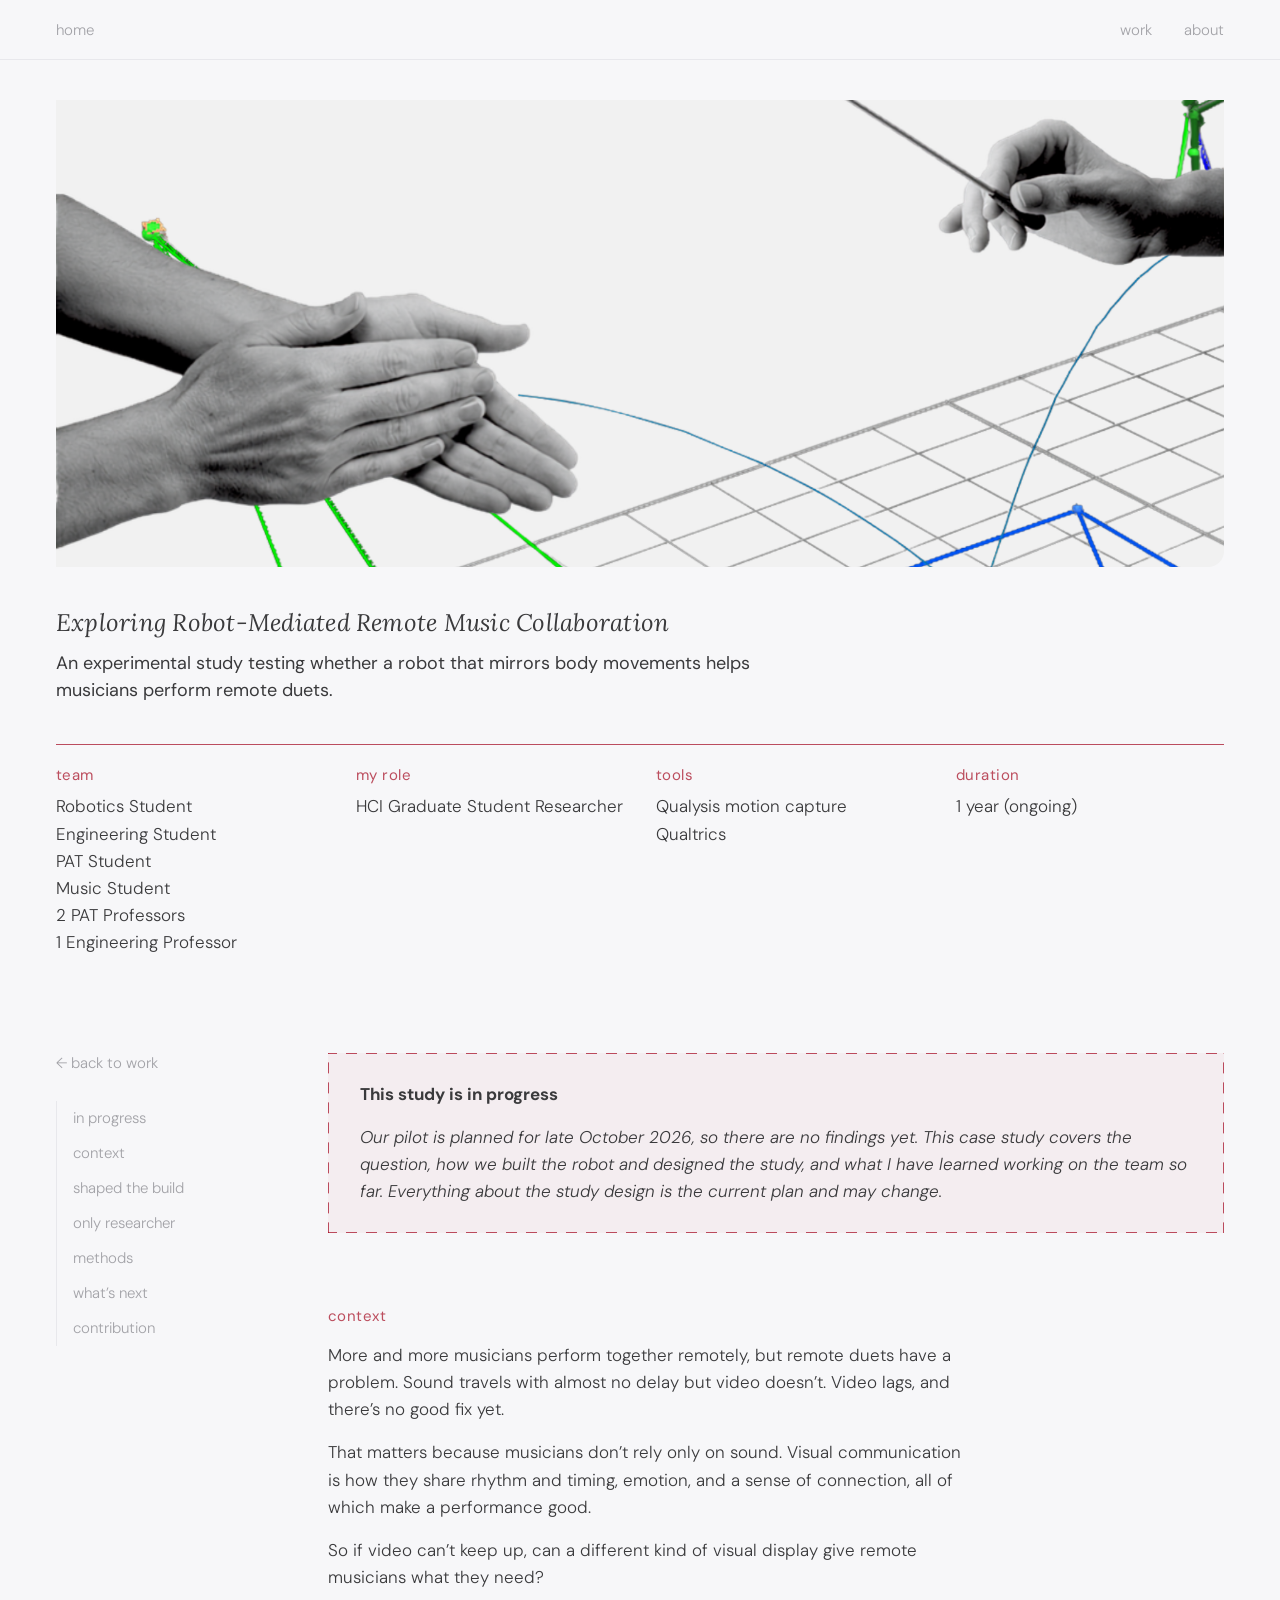
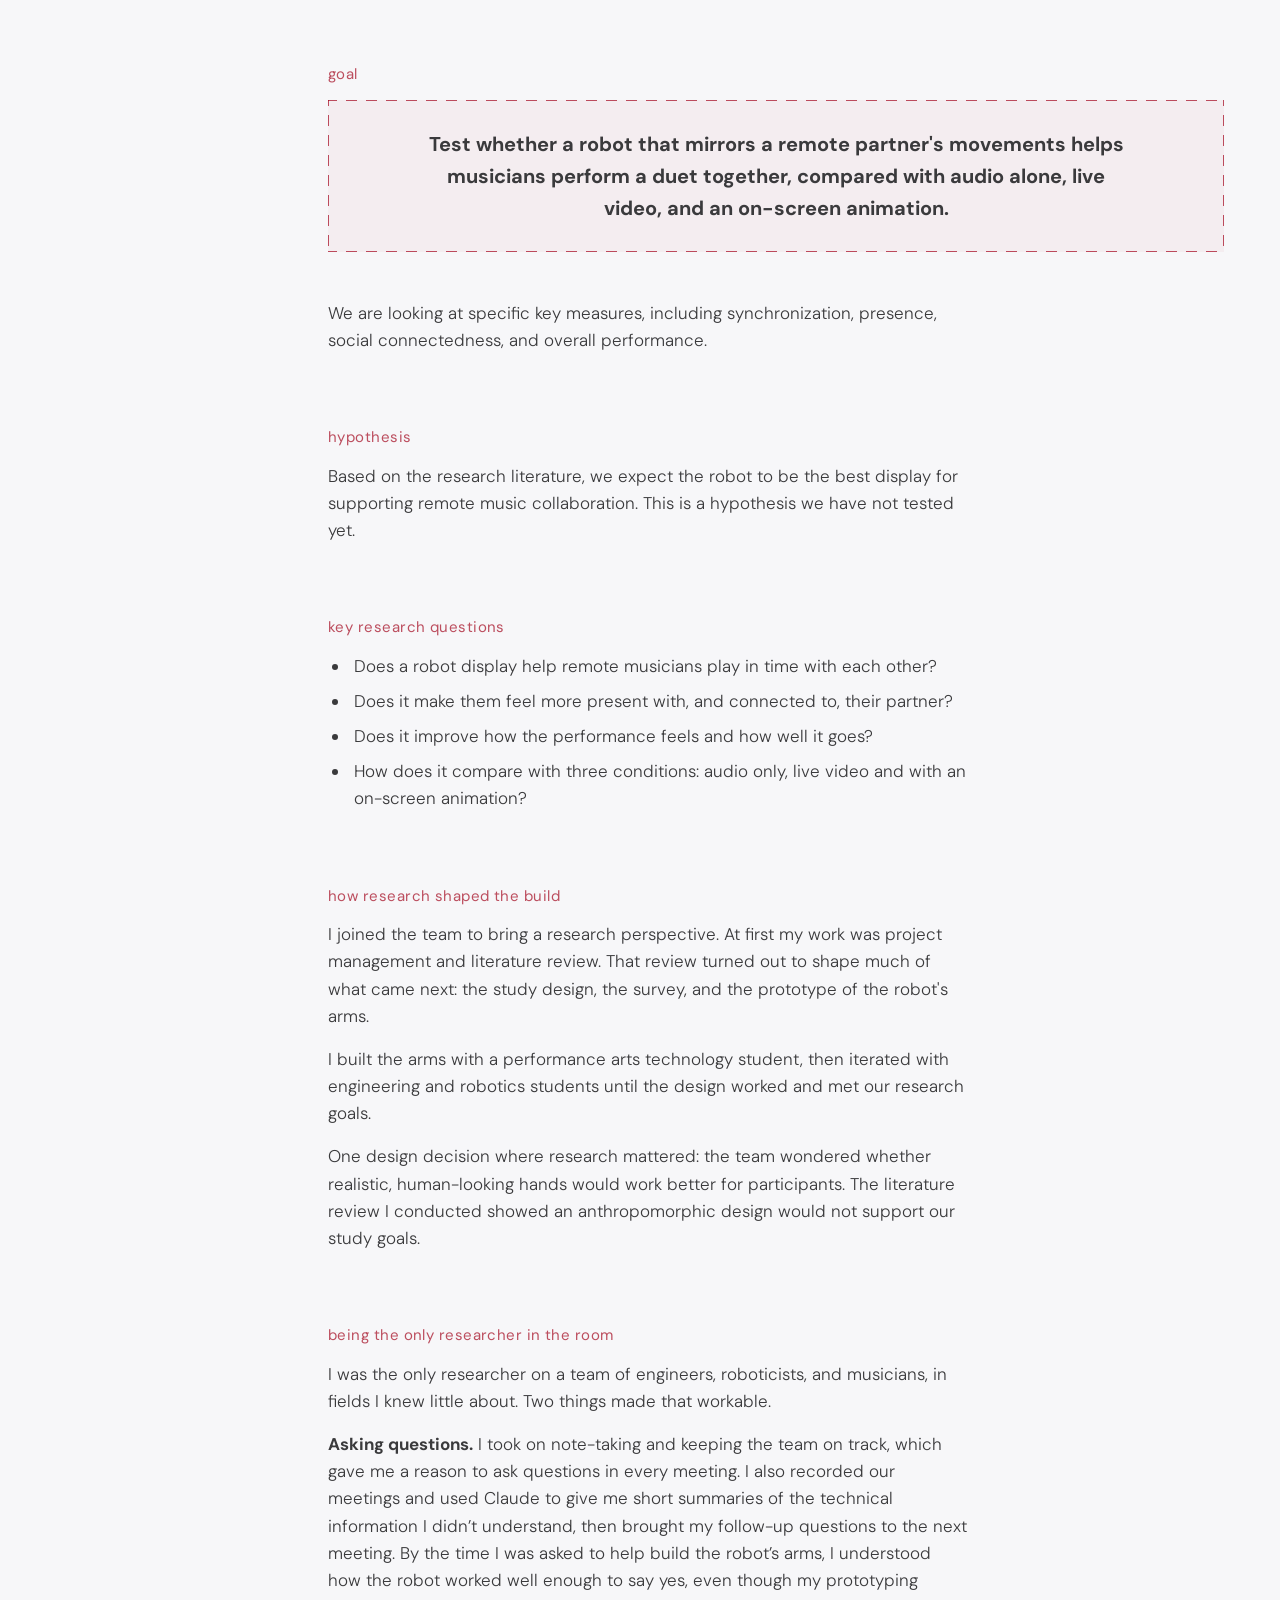
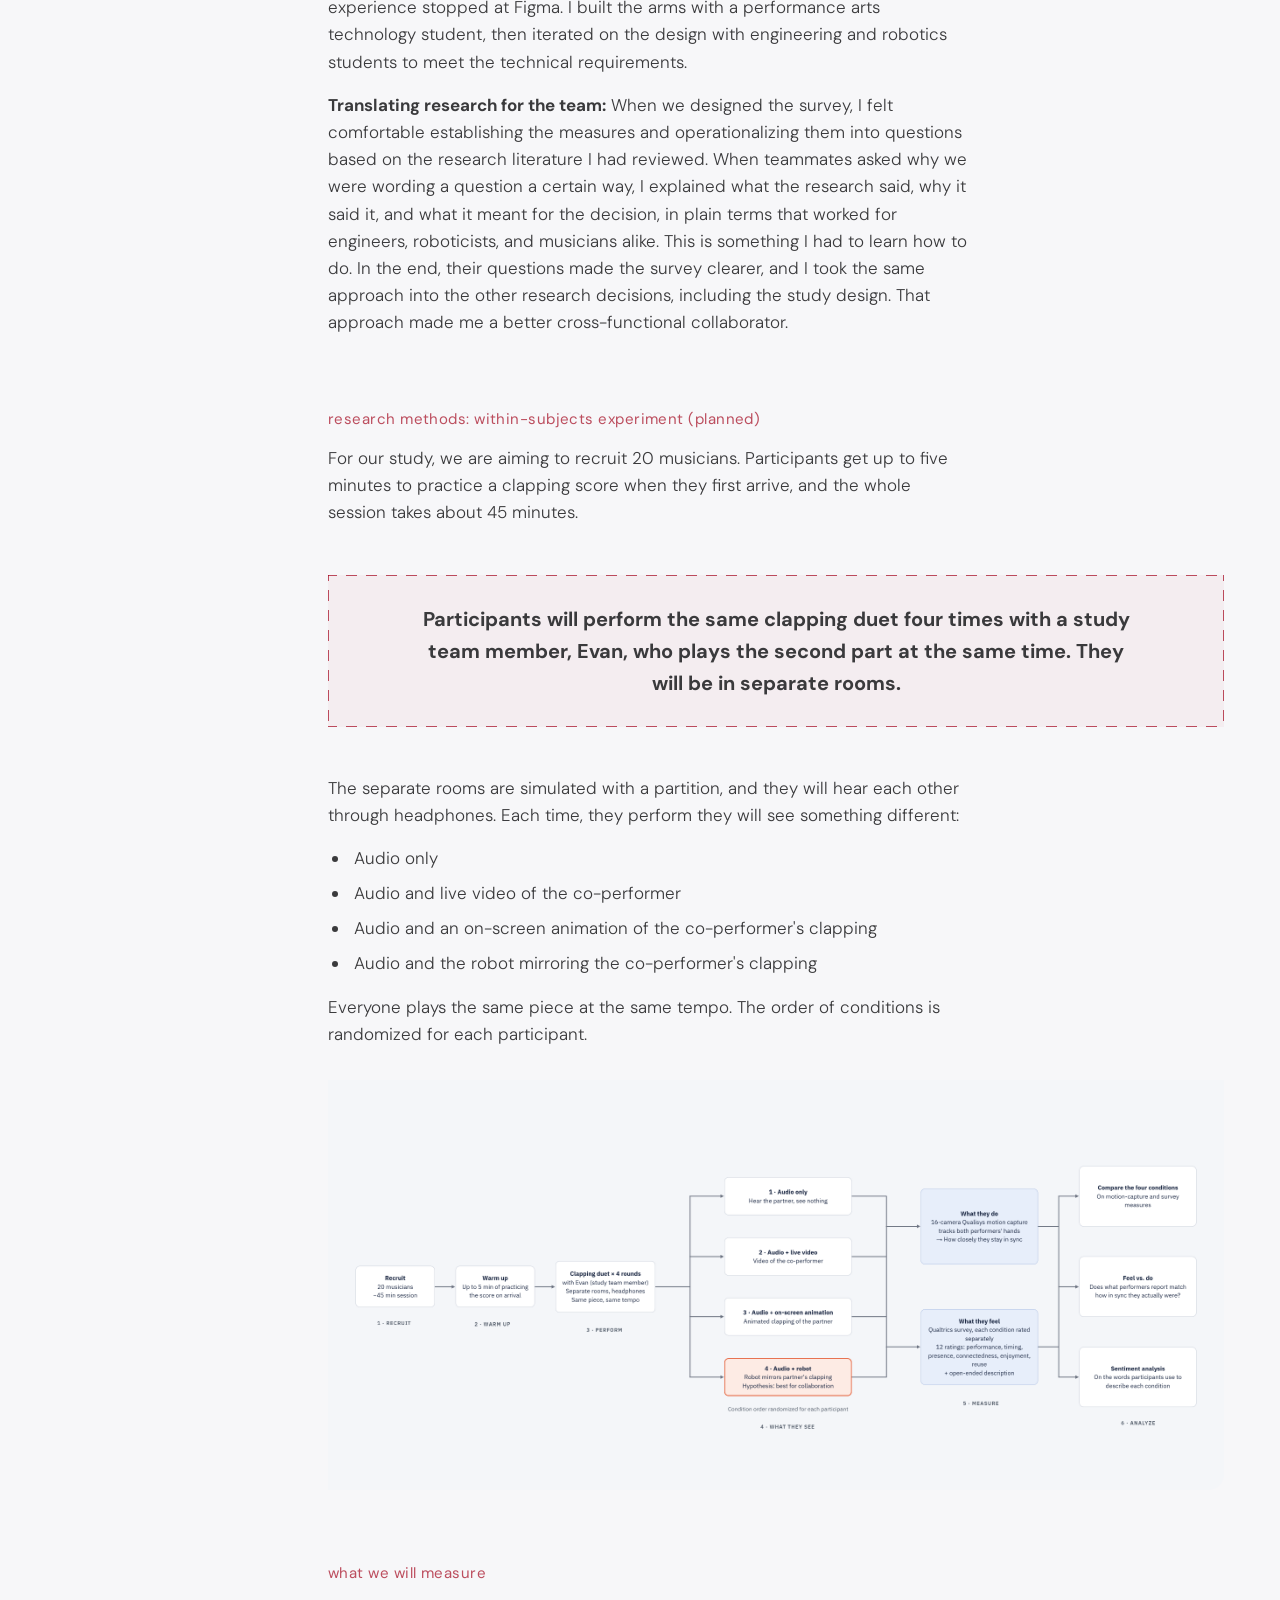
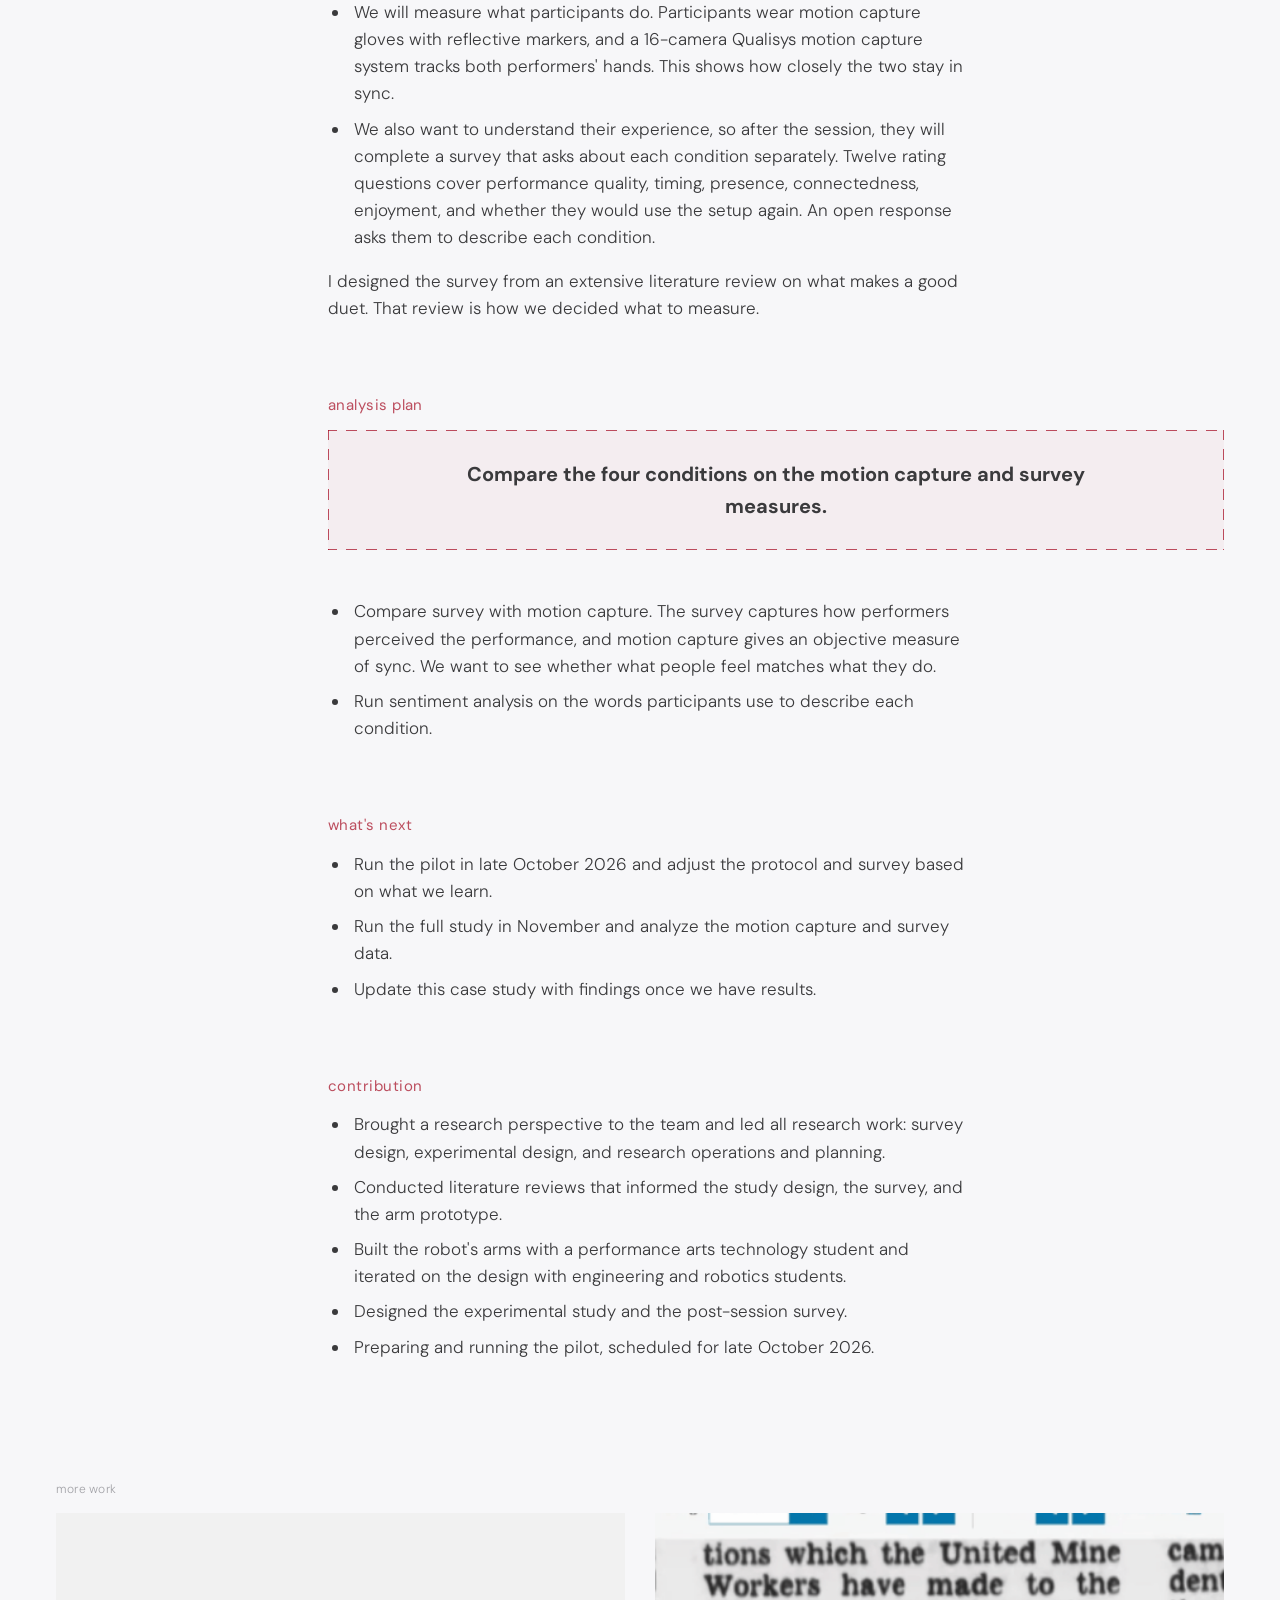
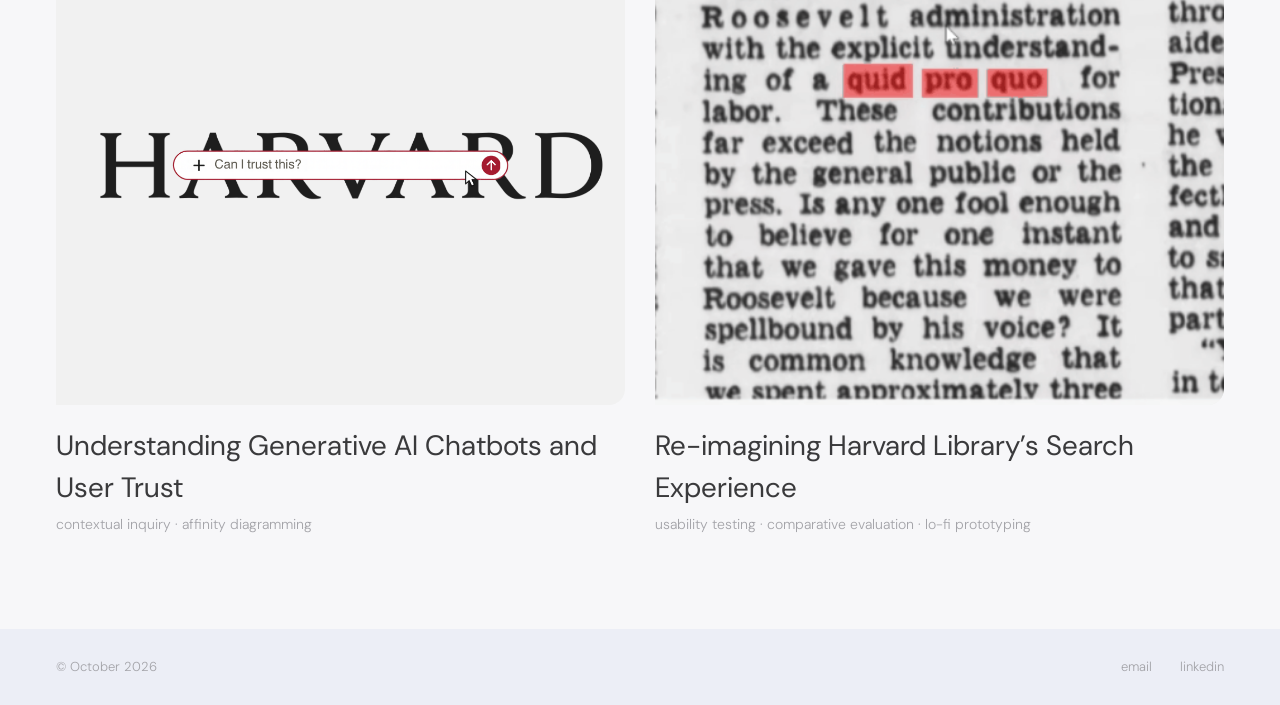
==== commit d2573d7b: "Add files via upload" ====
--- a/case-study-robot.html
+++ b/case-study-robot.html
@@ -25,7 +25,7 @@
     <!-- ===== Title block ===== -->
     <section class="cs__hero">
       <figure class="cs__cover">
-        <img src="images/robot-title.png" width="1920" height="768" alt="Black and white hands, one clapping and one holding a conductor’s baton, over a grid with motion-capture lines">
+        <img src="robot-title.png" width="1920" height="768" alt="Black and white hands, one clapping and one holding a conductor’s baton, over a grid with motion-capture lines">
       </figure>
 
       <h1 class="cs__title">Exploring Robot-Mediated Remote Music Collaboration</h1>
@@ -138,7 +138,7 @@
           <!-- FIGURE: study design flow diagram (no caption in write-up) -->
           <figure class="fig">
             <div class="fig__frame">
-              <img src="images/robot-study-design.png" width="2048" height="938" loading="lazy" alt="Flow diagram of the study: recruit, warm up, clapping duet in four rounds under four display conditions, then motion capture and survey measures, then analysis">
+              <img src="robot-study-design.png" width="2048" height="938" loading="lazy" alt="Flow diagram of the study: recruit, warm up, clapping duet in four rounds under four display conditions, then motion capture and survey measures, then analysis">
             </div>
           </figure>
 
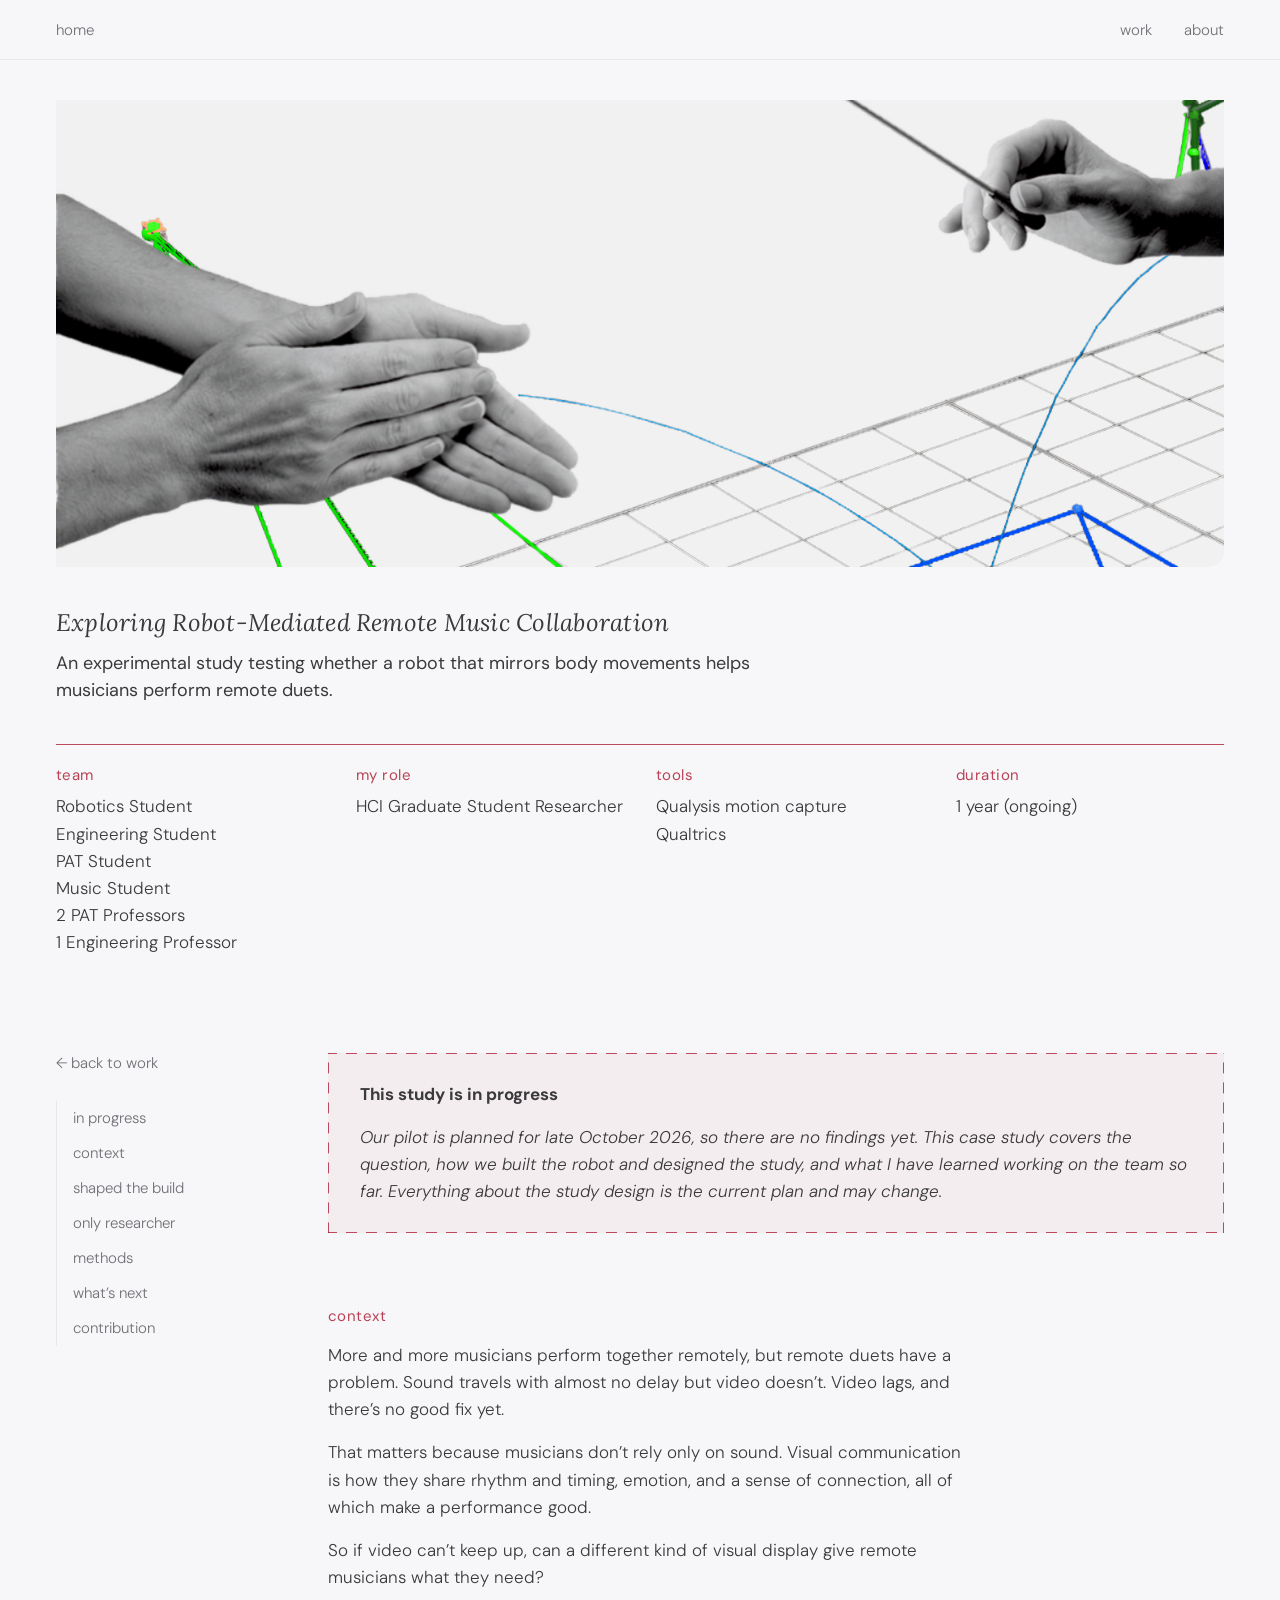
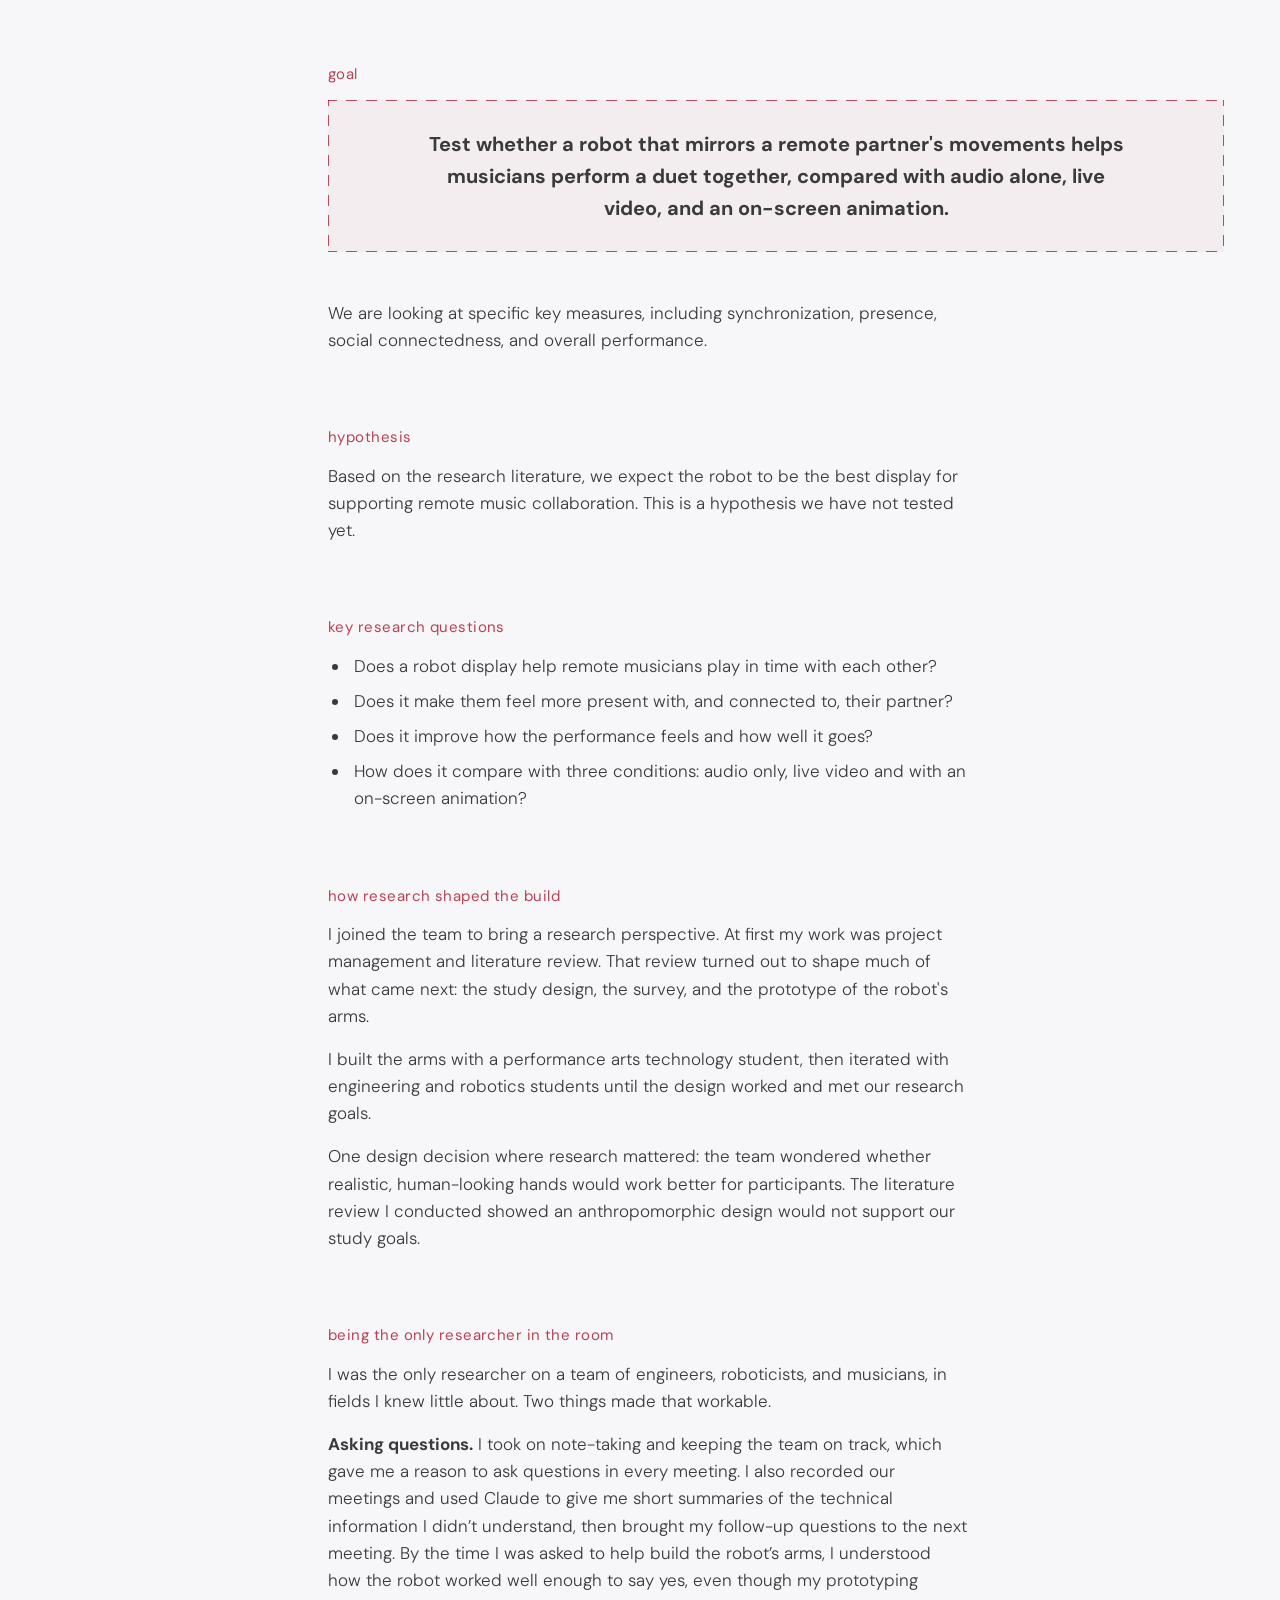
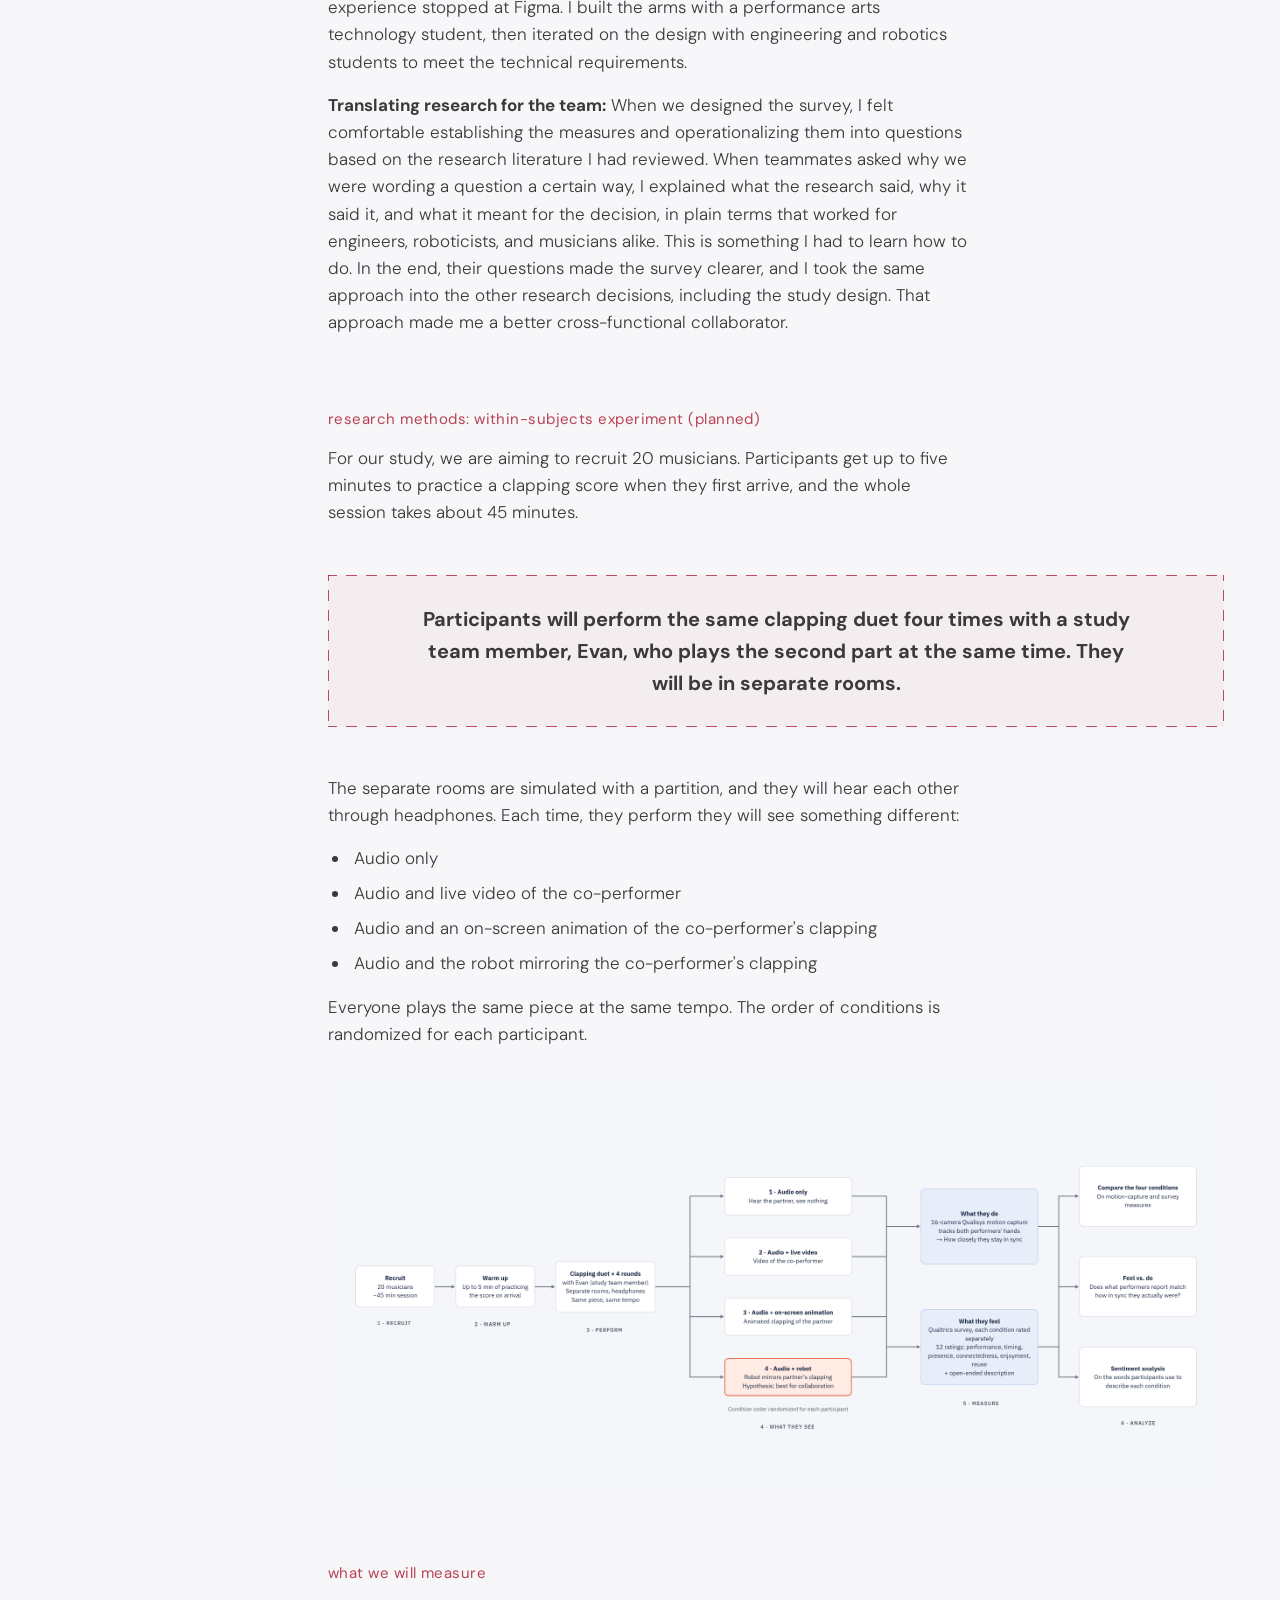
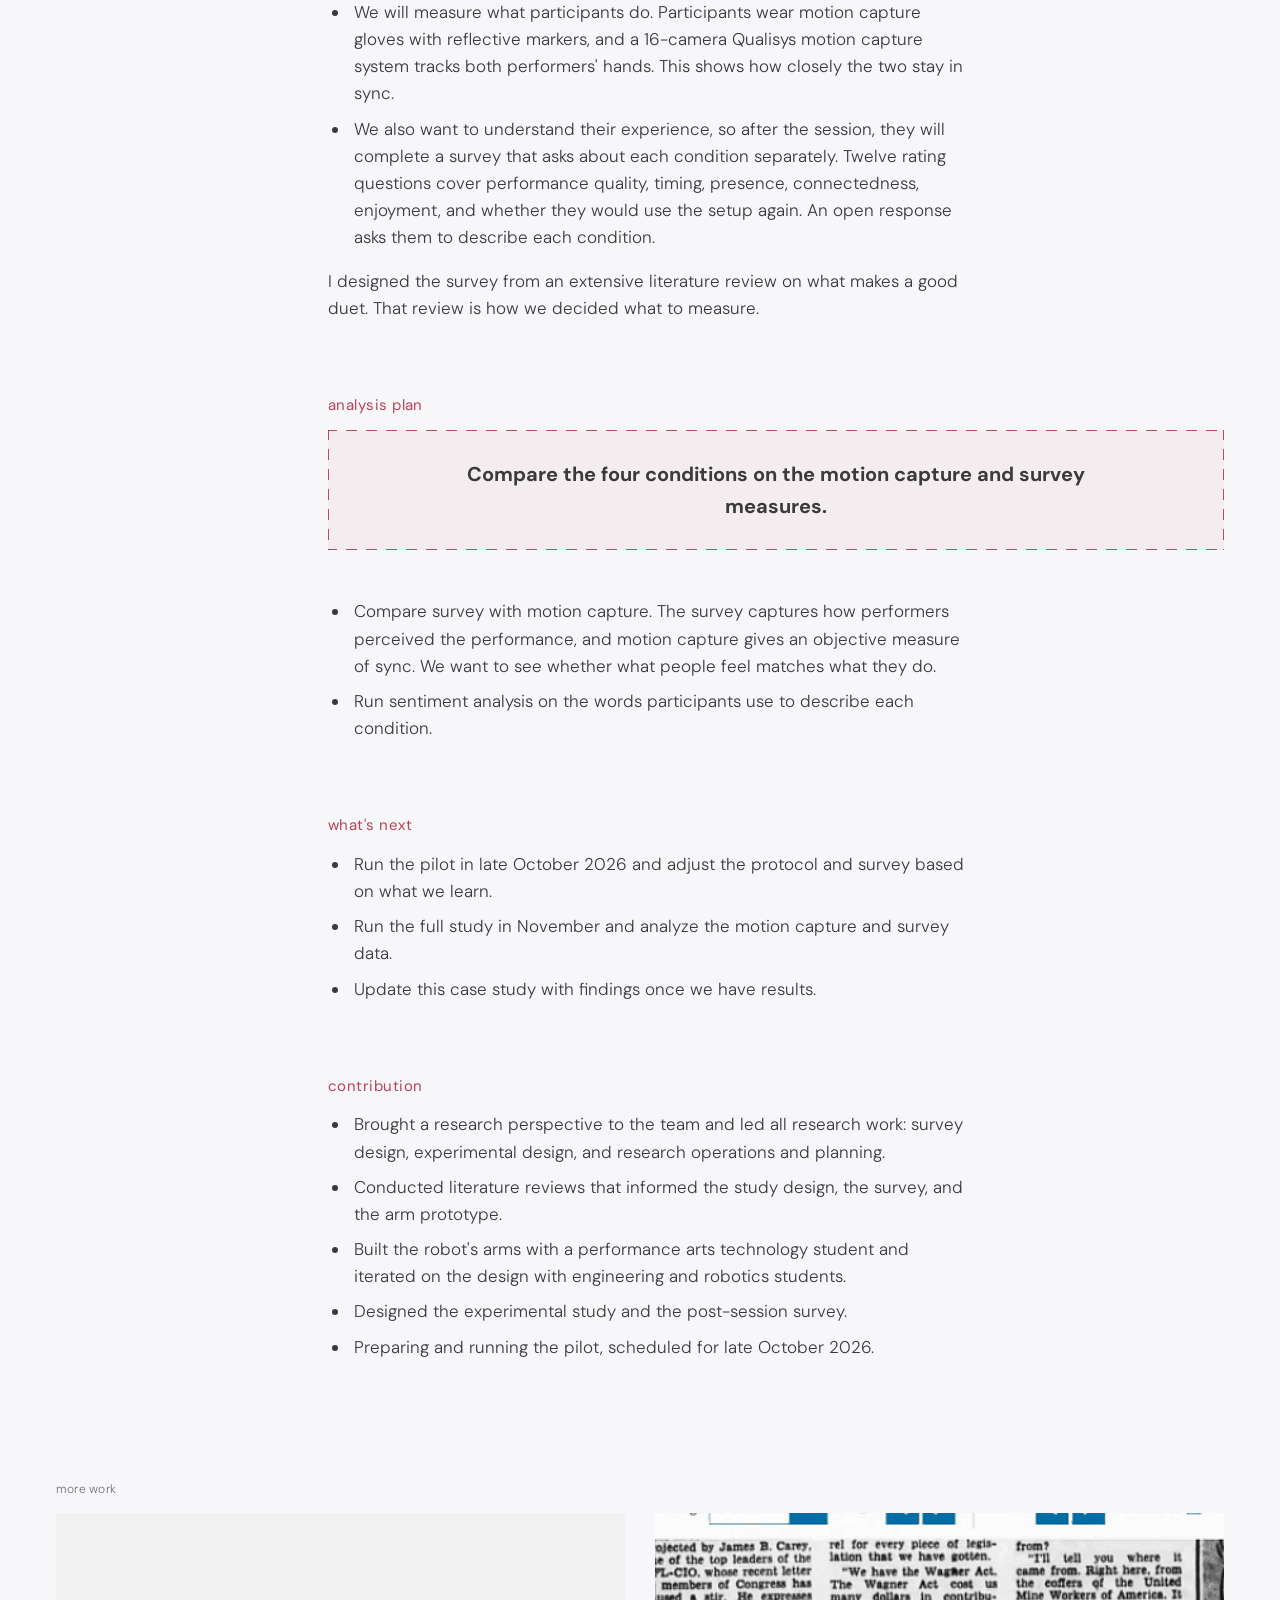
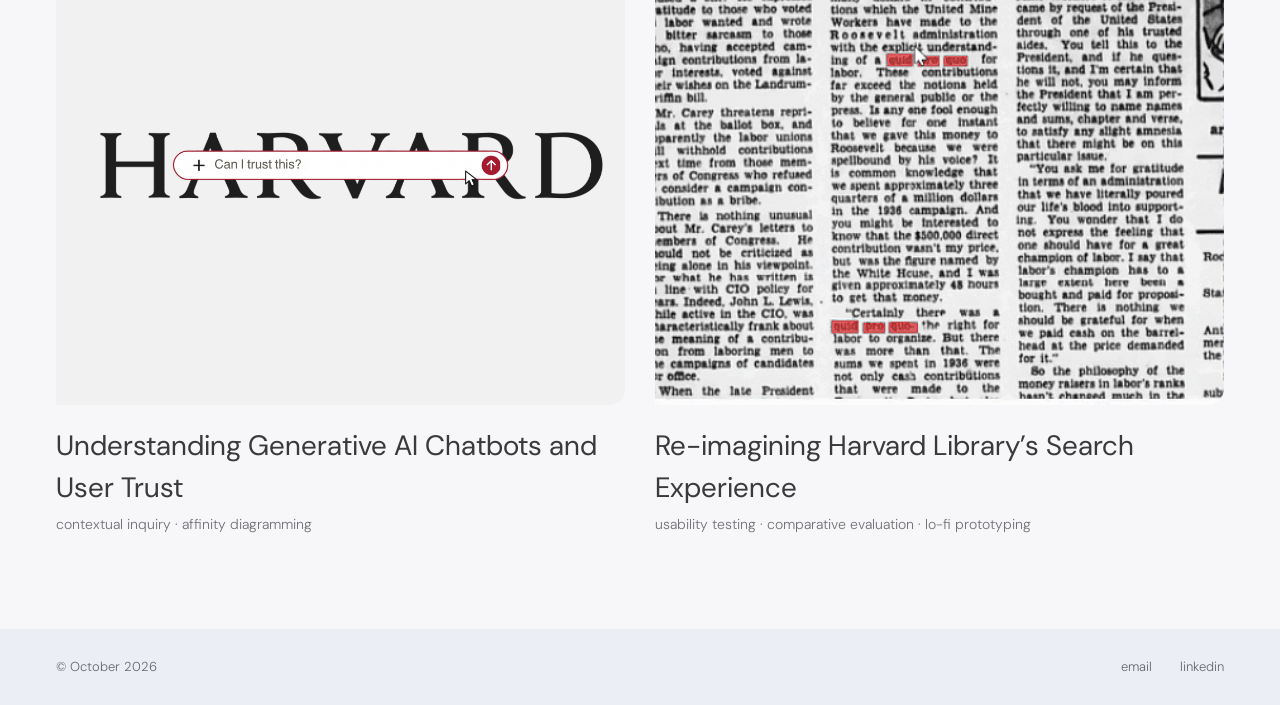
==== commit 0ec12818: "Add files via upload" ====
--- a/case-study-robot.html
+++ b/case-study-robot.html
@@ -25,7 +25,7 @@
     <!-- ===== Title block ===== -->
     <section class="cs__hero">
       <figure class="cs__cover">
-        <img src="robot-title.png" width="1920" height="768" alt="Black and white hands, one clapping and one holding a conductor’s baton, over a grid with motion-capture lines">
+        <img src="robot-title.png" width="2880" height="1152" alt="Black and white hands, one clapping and one holding a conductor’s baton, over a grid with motion-capture lines">
       </figure>
 
       <h1 class="cs__title">Exploring Robot-Mediated Remote Music Collaboration</h1>
--- a/styles.css
+++ b/styles.css
@@ -2,7 +2,10 @@
   --bg: #f7f7f9;
   --text: #3a3a3c;
   --text-soft: #6b6b70;
-  --text-faint: #a3a3a8;
+  --text-faint: #707076;   /* light gray text, 4.6:1 on the page background */
+  --text-footer: #68686d;  /* footer text on the blue-gray footer, 4.8:1 */
+  --blue-text: #4271b4;    /* about page labels, 4.6:1 */
+  --text-nav: #707076;   /* header links: light gray, 4.6:1 contrast on the page background */
   --line: #e8e8ec;
   --placeholder: #eeeeec;
   --footer-bg: #eceef6;
@@ -42,7 +45,7 @@
   padding: 0 var(--gutter);
   border-bottom: 1px solid var(--line);
   font-size: 15px;
-  color: var(--text-faint);
+  color: var(--text-nav);
 }
 
 .nav__links { display: flex; gap: 32px; }
@@ -191,7 +194,7 @@
   padding: 0 var(--gutter);
   background: var(--footer-bg);
   font-size: 13px;
-  color: var(--text-faint);
+  color: var(--text-footer);
 }
 
 .footer__copy { margin: 0; }
@@ -215,7 +218,7 @@
   font-weight: 400;
   line-height: 1.5;
   letter-spacing: 0.03em;
-  color: #4f86d6;   /* same blue as the hover frames on the photos */
+  color: var(--blue-text);   /* slightly darker than the blue of the hover frames, so the text passes contrast */
 }
 
 /* Body copy */
@@ -453,6 +456,7 @@
   --measure: 640px;
   --gap: 72px;
   --red: #A3051DB3;
+  --red-text: #A3051DBF;   /* red label text, slightly stronger than the lines so it passes contrast */
   --cs-text: 17px;
 }
 
@@ -509,7 +513,7 @@
   font-size: 15px;
   font-weight: 400;
   letter-spacing: 0.03em;
-  color: var(--red);
+  color: var(--red-text);
 }
 
 .cs__meta dd {
@@ -583,7 +587,7 @@
   font-weight: 400;
   line-height: 1.5;
   letter-spacing: 0.03em;
-  color: var(--red);
+  color: var(--red-text);
 }
 
 .cs__eyebrow--next { margin-top: var(--gap); }
@@ -645,7 +649,7 @@
   max-width: var(--measure);
   margin: 24px 0 0;
   padding-left: 20px;
-  border-left: 1px solid var(--text-faint);
+  border-left: 1px solid #a3a3a8;
   font-family: var(--serif);
   font-style: italic;
   font-size: 17px;
@@ -847,3 +851,8 @@
   padding-left: max(var(--gutter), calc((100% - 1280px) / 2 + var(--gutter)));
   padding-right: max(var(--gutter), calc((100% - 1280px) / 2 + var(--gutter)));
 }
+
+/* Interactive wireframes embed */
+#interactive-wireframes { scroll-margin-top: 96px; }
+.wf { display: block; margin-top: 24px; }
+.cs__p a { text-decoration: underline; text-underline-offset: 3px; }
